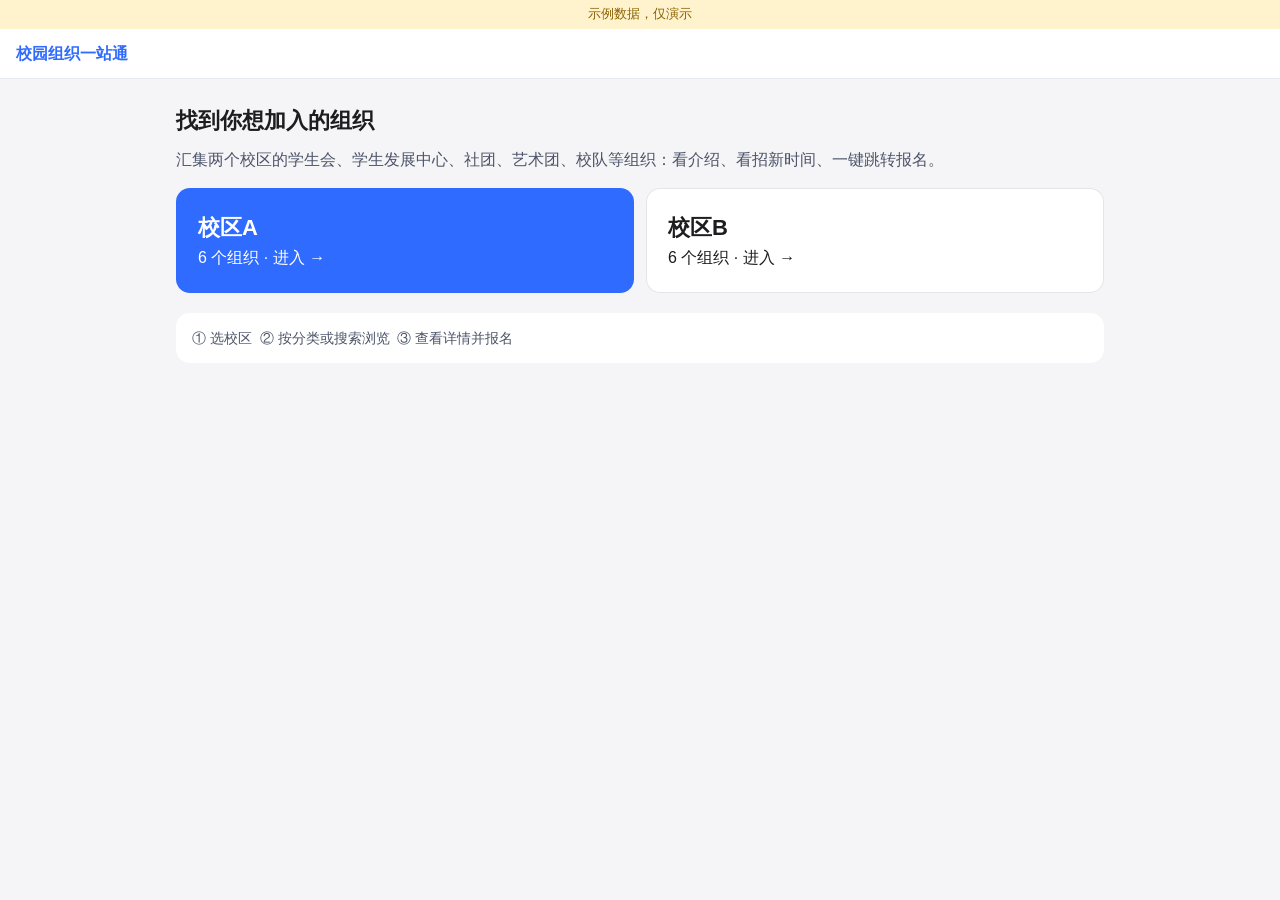
==== index.html @ 247d58ff "Campus orgs demo" ====
<!doctype html><html lang="zh-CN"><head><meta charset="utf-8"><meta name="viewport" content="width=device-width,initial-scale=1"><title>校园组织一站通（示例）</title><link rel="stylesheet" href="style.css"></head>
<body><div class="banner">示例数据，仅演示</div><header class="top"><a href="#/" class="brand">校园组织一站通</a><span id="crumb"></span></header><main id="app">加载中…</main><script src="app.js"></script></body></html>
---- style.css ----
*{box-sizing:border-box}body{margin:0;font-family:-apple-system,"PingFang SC","Microsoft YaHei","Noto Sans CJK SC",sans-serif;background:#f4f6fa;color:#1d2433;line-height:1.6}
.banner{background:#fff3cd;color:#8a6100;text-align:center;font-size:13px;padding:4px}
.top{position:sticky;top:0;z-index:5;background:#fff;display:flex;align-items:center;gap:8px;padding:12px 16px;border-bottom:1px solid #e6e9f0}
.brand{font-weight:700;color:#3557e0;text-decoration:none}#crumb{color:#6b7385;font-size:14px}
main{max-width:960px;margin:0 auto;padding:16px}
.hero h1{font-size:22px;margin:8px 0}.hero p{color:#4b5468;margin:0 0 16px}
.campus{display:grid;gap:12px}@media(min-width:640px){.campus{grid-template-columns:1fr 1fr}}
.campus a{display:block;background:linear-gradient(135deg,#4f7cff,#7a5af8);color:#fff;border-radius:14px;padding:22px;text-decoration:none}
.campus a:nth-child(2){background:linear-gradient(135deg,#13a89e,#4f7cff)}.campus b{font-size:22px;display:block}
.steps{margin-top:20px;background:#fff;border-radius:12px;padding:14px 16px;font-size:14px;color:#4b5468}
.chips{display:flex;gap:8px;overflow-x:auto;padding-bottom:6px;margin-bottom:10px}
.chip{flex:none;border:1px solid #d5dae5;background:#fff;border-radius:999px;padding:6px 14px;font-size:14px;cursor:pointer}
.chip.on{background:#3557e0;color:#fff;border-color:#3557e0}
.search{width:100%;font-size:16px;padding:10px 12px;border:1px solid #d5dae5;border-radius:10px;margin-bottom:12px}
.grid{display:grid;gap:12px;grid-template-columns:1fr}@media(min-width:640px){.grid{grid-template-columns:1fr 1fr}}@media(min-width:900px){.grid{grid-template-columns:1fr 1fr 1fr}}
.card{display:flex;gap:12px;background:#fff;border-radius:12px;padding:12px;text-decoration:none;color:inherit;box-shadow:0 1px 3px rgba(0,0,0,.05)}
.card img{width:64px;height:64px;border-radius:12px;flex:none;object-fit:cover}.card h3{margin:0;font-size:16px}.card p{margin:2px 0 6px;font-size:13px;color:#5b6375}
.tag{font-size:12px;padding:1px 8px;border-radius:6px;background:#e8f7ee;color:#1a8a4a}.tag.off{background:#eef0f4;color:#7a8294}
.empty{text-align:center;color:#8a91a2;padding:40px 0}
.cover{width:100%;aspect-ratio:16/9;object-fit:cover;border-radius:14px;display:block}
.sec{background:#fff;border-radius:12px;padding:14px 16px;margin-top:12px}.sec h2{font-size:16px;margin:0 0 8px}
.meta{color:#6b7385;font-size:14px}.btn{display:block;text-align:center;background:#3557e0;color:#fff;border:0;border-radius:10px;padding:12px;font-size:16px;text-decoration:none;margin-top:12px;width:100%;cursor:pointer}
.qr{display:block;width:180px;margin:12px auto 0}.photos{display:grid;grid-template-columns:1fr 1fr;gap:8px}.photos img{width:100%;border-radius:8px;aspect-ratio:3/2;object-fit:cover}
video{width:100%;border-radius:10px}
/* 设计 v1 视觉令牌（覆盖在上方基础样式之后） */
:root{--acc:#2f6bff;--bg:#f5f5f7;--ink:#1d1d1f;--sub:#6e6e73;--r:14px}
body{background:var(--bg);color:var(--ink)}
.brand{color:var(--acc)}
.campus a{background:var(--acc);border-radius:var(--r)}.campus a:nth-child(2){background:#fff;color:var(--ink);box-shadow:inset 0 0 0 1px #e3e5ea}
.chip.on,.btn{background:var(--acc);border-color:var(--acc)}
.card,.sec,.steps{border-radius:var(--r);box-shadow:none}
.card p,.meta{color:var(--sub)}
.tag{border-radius:999px}
.search{border-color:transparent;border-radius:12px}
.btn{border-radius:var(--r);padding:14px;font-weight:600}
.chips{scrollbar-width:none}.chips::-webkit-scrollbar{display:none}

/* 未招新报名占位 */
.btn-off{display:block;text-align:center;background:#eceef2;color:#8a91a2;border-radius:var(--r,14px);padding:14px;font-size:15px;margin-top:12px;width:100%;cursor:not-allowed}
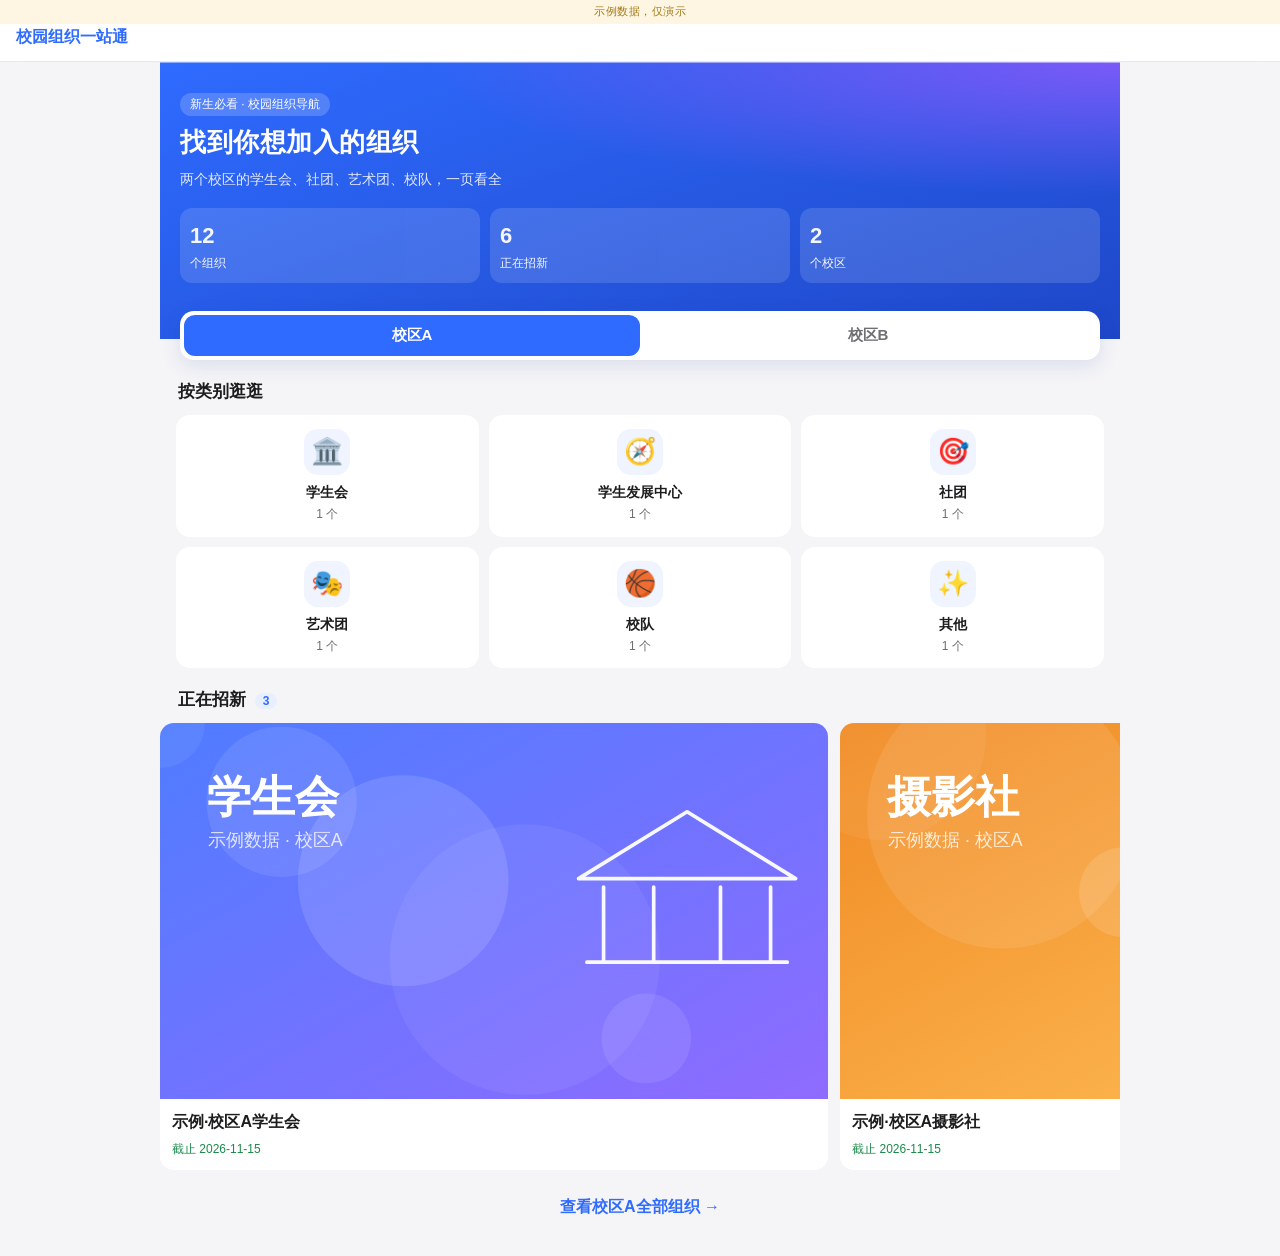
==== commit ebca82b0: "v2：列表封面卡片+截止倒计时+空状态；详情 tabs/时间线/相册灯箱/底部报名栏+二维码弹层/分享；转场、骨架屏、彩色占位图" ====
--- a/index.html
+++ b/index.html
@@ -1,2 +1,2 @@
-<!doctype html><html lang="zh-CN"><head><meta charset="utf-8"><meta name="viewport" content="width=device-width,initial-scale=1"><title>校园组织一站通（示例）</title><link rel="stylesheet" href="style.css"></head>
+<!doctype html><html lang="zh-CN"><head><meta charset="utf-8"><meta name="viewport" content="width=device-width,initial-scale=1,viewport-fit=cover"><meta name="theme-color" content="#2f6bff"><title>校园组织一站通（示例）</title><link rel="stylesheet" href="style.css"></head>
 <body><div class="banner">示例数据，仅演示</div><header class="top"><a href="#/" class="brand">校园组织一站通</a><span id="crumb"></span></header><main id="app">加载中…</main><script src="app.js"></script></body></html>
--- a/style.css
+++ b/style.css
@@ -37,3 +37,67 @@
 
 /* 未招新报名占位 */
 .btn-off{display:block;text-align:center;background:#eceef2;color:#8a91a2;border-radius:var(--r,14px);padding:14px;font-size:15px;margin-top:12px;width:100%;cursor:not-allowed}
+/* 设计 v2：首页与详情加厚 */
+.hero2{margin:-16px -16px 0;padding:28px 20px 56px;background:radial-gradient(120% 80% at 100% 0,#7a5af8 0,transparent 60%),linear-gradient(160deg,#2f6bff,#1e47c8);color:#fff}
+.hero2 h1{font-size:26px;margin:6px 0 4px;letter-spacing:.5px}.hero2 p{margin:0;opacity:.85;font-size:14px}
+.h-kicker{display:inline-block;font-size:12px;padding:2px 10px;border-radius:999px;background:rgba(255,255,255,.18)}
+.h-stats{display:flex;gap:10px;margin-top:18px}.h-stats div{flex:1;background:rgba(255,255,255,.14);border-radius:12px;padding:10px;font-size:12px;opacity:.95}.h-stats b{display:block;font-size:22px}
+.seg2{display:flex;background:#fff;border-radius:14px;padding:4px;margin:-28px 4px 18px;position:relative;box-shadow:0 6px 20px rgba(30,60,160,.12)}
+.seg2 button{flex:1;border:0;background:none;padding:11px;border-radius:11px;font-size:15px;font-weight:600;color:var(--sub)}.seg2 button.on{background:var(--acc);color:#fff}
+.h2{font-size:17px;margin:18px 2px 10px}.h2 small{font-size:12px;color:var(--acc);background:#e8efff;border-radius:999px;padding:1px 8px;margin-left:4px}
+.cats{display:grid;grid-template-columns:repeat(3,1fr);gap:10px}
+.cats a{background:#fff;border-radius:var(--r);padding:14px 6px 12px;text-align:center;text-decoration:none;color:var(--ink);display:flex;flex-direction:column;align-items:center;gap:2px}
+.cats i{font-style:normal;font-size:26px;width:46px;height:46px;border-radius:14px;background:#f0f4ff;display:grid;place-items:center;margin-bottom:4px}.cats span{font-size:14px;font-weight:600}.cats em{font-style:normal;font-size:12px;color:var(--sub)}
+.rail{display:flex;gap:12px;overflow-x:auto;scroll-snap-type:x mandatory;margin:0 -16px;padding:0 16px 6px;scrollbar-width:none}.rail::-webkit-scrollbar{display:none}
+.rc{flex:none;width:72%;scroll-snap-align:start;background:#fff;border-radius:var(--r);overflow:hidden;text-decoration:none;color:var(--ink)}
+.rc img{width:100%;aspect-ratio:16/9;object-fit:cover;display:block}.rc div{padding:10px 12px}.rc b{display:block}.rc span{font-size:12px;color:#1a8a4a}
+.all{display:block;text-align:center;margin:18px 0 8px;color:var(--acc);text-decoration:none;font-weight:600}
+.card img{width:56px;height:56px}
+.dhero{position:relative;margin:-16px -16px 0}.dhero .cover{border-radius:0}
+.dh-in{position:absolute;left:0;right:0;bottom:0;display:flex;gap:12px;align-items:flex-end;padding:40px 16px 14px;background:linear-gradient(transparent,rgba(0,0,0,.55));color:#fff}
+.dh-in h1{font-size:21px;margin:0}.dm{font-size:13px;opacity:.85}.dlogo{width:52px;height:52px;border-radius:12px;border:2px solid #fff}
+.dsum{background:#fff;border-radius:var(--r);padding:12px 16px;margin-top:12px}.dsum p{margin:6px 0 0}
+.cta{}
+.btn-off{text-align:center;background:#eceef2;color:#8a91a2;border-radius:var(--r);padding:14px;margin-top:12px}
+main{padding-bottom:28px}
+/* ===== v2 追加：列表卡片/详情 tabs/底栏/动效 ===== */
+.banner{font-size:11px;padding:3px 8px;background:#fff7e0;color:#9a6b00;opacity:.9;letter-spacing:.5px}
+.top{position:sticky;top:0;z-index:20;backdrop-filter:saturate(1.6) blur(10px);-webkit-backdrop-filter:saturate(1.6) blur(10px);padding-top:max(env(safe-area-inset-top),0px)}
+main{padding-left:max(16px,env(safe-area-inset-left));padding-right:max(16px,env(safe-area-inset-right))}
+.search{font-size:16px!important}
+.tap{transition:transform .12s,box-shadow .2s;-webkit-tap-highlight-color:transparent}.tap:active{transform:scale(.97)}
+.card2{display:block;background:#fff;border-radius:var(--r);overflow:hidden;text-decoration:none;color:var(--ink);box-shadow:0 2px 10px rgba(20,40,100,.06);margin-bottom:12px}
+.c2-cov{position:relative}.c2-cov>img:first-child{width:100%;aspect-ratio:21/9;object-fit:cover;display:block}
+.c2-logo{position:absolute;left:14px;bottom:-22px;width:52px;height:52px;border-radius:12px;border:3px solid #fff;box-shadow:0 2px 8px rgba(0,0,0,.15)}
+.c2-b{padding:28px 14px 14px}.c2-b h3{margin:0;font-size:16px}.c2-b p{margin:4px 0 8px;color:var(--sub);font-size:13px}
+.c2-m{display:flex;gap:8px;align-items:center;flex-wrap:wrap}
+.cd{font-size:12px;color:#1a8a4a;background:#e9f8ef;border-radius:999px;padding:2px 8px}.cd.hot{color:#d0461f;background:#fff0ea}.cd.off{color:#8a91a2;background:#eceef2}
+.empty2{display:flex;flex-direction:column;align-items:center;gap:4px;padding:40px 0;color:var(--sub);font-size:13px}.empty2 b{color:var(--ink);font-size:15px;margin-top:6px}
+.dhero{overflow:hidden}.share{position:absolute;top:12px;right:12px;width:36px;height:36px;border-radius:50%;border:0;background:rgba(0,0,0,.35);color:#fff;display:grid;place-items:center;backdrop-filter:blur(6px)}
+.tabs{position:sticky;top:48px;z-index:10;display:flex;background:#fff;border-radius:var(--r);margin:12px 0 0;padding:4px;box-shadow:0 2px 10px rgba(20,40,100,.06)}
+.tabs button{flex:1;border:0;background:none;padding:10px;font-size:15px;color:var(--sub);position:relative;z-index:1}.tabs button.on{color:var(--acc);font-weight:700}
+.ink{position:absolute;left:4px;bottom:4px;width:calc((100% - 8px)/3);height:3px;transition:transform .25s}.ink::after{content:"";display:block;width:28px;height:3px;border-radius:3px;background:var(--acc);margin:auto}
+.pane{animation:fadeup .25s both}.kv{display:flex;justify-content:space-between;padding:8px 0;border-bottom:1px solid #f0f2f6}.kv span{color:var(--sub)}
+.tl{list-style:none;margin:6px 0 0;padding:0 0 0 22px;position:relative}.tl::before{content:"";position:absolute;left:7px;top:6px;bottom:6px;width:2px;background:#e3e8f3}
+.tl li{position:relative;padding:0 0 16px}.tl li::before{content:"";position:absolute;left:-21px;top:3px;width:12px;height:12px;border-radius:50%;background:#fff;border:2px solid #c9d5f5}
+.tl li.done::before{background:var(--acc);border-color:var(--acc)}.tl b{display:block;font-size:15px}.tl span{font-size:13px;color:var(--sub)}.tl-cd{margin-top:-4px}
+.none{color:var(--sub);padding:12px 0}.hint{font-size:12px;color:var(--sub);text-align:center;margin-top:8px}
+.gal{display:grid;grid-template-columns:1fr 1fr;gap:8px}.gal img{width:100%;aspect-ratio:3/2;object-fit:cover;border-radius:10px;display:block}.gal img:first-child{grid-column:1/-1;aspect-ratio:16/9}
+body.has-bar main{padding-bottom:calc(96px + env(safe-area-inset-bottom))}
+.abar{position:fixed;left:0;right:0;bottom:0;z-index:30;background:rgba(255,255,255,.92);backdrop-filter:blur(12px);-webkit-backdrop-filter:blur(12px);padding:10px 16px calc(10px + env(safe-area-inset-bottom));box-shadow:0 -4px 20px rgba(20,40,100,.08)}
+.abar .btn,.abar .btn-off{margin:0;max-width:640px;margin:auto;display:block;width:100%;box-sizing:border-box;text-align:center}
+.sheet-m{position:fixed;inset:0;z-index:50;background:rgba(10,20,40,0);transition:background .25s}.sheet-m.on{background:rgba(10,20,40,.45)}
+.sheet{position:absolute;left:0;right:0;bottom:0;background:#fff;border-radius:20px 20px 0 0;padding:10px 20px calc(16px + env(safe-area-inset-bottom));text-align:center;transform:translateY(100%);transition:transform .3s cubic-bezier(.2,.8,.2,1)}
+.sheet-m.on .sheet{transform:none}.grab{display:block;width:40px;height:4px;border-radius:4px;background:#dde2ec;margin:0 auto 10px}
+.qr2{width:200px;height:200px;border-radius:12px;box-shadow:0 2px 12px rgba(0,0,0,.08)}.sheet p{color:var(--sub);font-size:13px}
+.sbtn{width:100%;border:0;background:#f1f3f7;border-radius:12px;padding:12px;font-size:15px}
+.lb{position:fixed;inset:0;z-index:60;background:rgba(0,0,0,.92);display:grid;place-items:center;animation:fade .2s}.lb img{max-width:100%;max-height:80vh}
+.lb-n{position:absolute;bottom:calc(24px + env(safe-area-inset-bottom));color:#fff;font-size:13px}.lb-x{position:absolute;top:calc(12px + env(safe-area-inset-top));right:14px;font-size:30px;color:#fff;background:none;border:0}
+#toast{position:fixed;left:50%;bottom:120px;transform:translate(-50%,20px);background:rgba(20,25,40,.88);color:#fff;padding:9px 16px;border-radius:999px;font-size:14px;opacity:0;transition:.25s;z-index:70;pointer-events:none}#toast.on{opacity:1;transform:translate(-50%,0)}
+.skel .sk{border-radius:var(--r);margin-bottom:12px;background:linear-gradient(90deg,#e9edf4 25%,#f5f7fb 50%,#e9edf4 75%);background-size:300% 100%;animation:shim 1.2s infinite}
+.sk.h{height:180px}.sk.l{height:16px;width:70%}.sk.s{width:45%}.sk.c{height:110px}
+.in-f{animation:slidein .28s cubic-bezier(.2,.8,.2,1) both}.in-b{animation:slideback .28s cubic-bezier(.2,.8,.2,1) both}
+@keyframes slidein{from{opacity:0;transform:translateX(24px)}}@keyframes slideback{from{opacity:0;transform:translateX(-24px)}}
+@keyframes fadeup{from{opacity:0;transform:translateY(6px)}}@keyframes fade{from{opacity:0}}@keyframes shim{to{background-position:-150% 0}}
+@media (prefers-reduced-motion:reduce){*,*::before,*::after{animation:none!important;transition:none!important}}
+@media (min-width:700px){.abar .btn,.abar .btn-off{max-width:560px}}
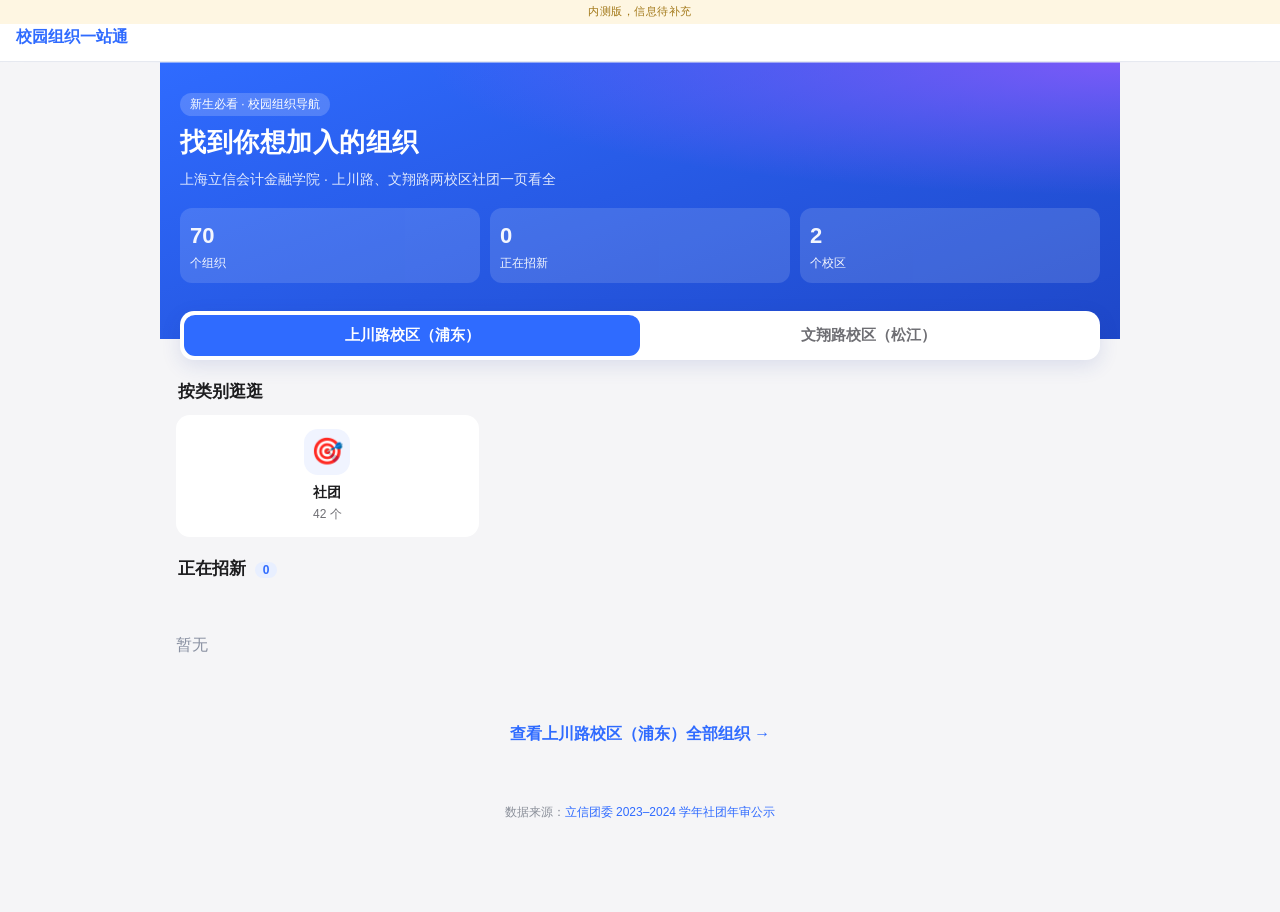
==== commit 27f13ba2: "真数据：立信团委2023-24年审名单（上川路42/文翔路28），校区改为shangchuan/wenxiang，空字段占位处理，首字SVG占位图，内测横幅+数据来源页脚" ====
--- a/index.html
+++ b/index.html
@@ -1,2 +1,2 @@
-<!doctype html><html lang="zh-CN"><head><meta charset="utf-8"><meta name="viewport" content="width=device-width,initial-scale=1,viewport-fit=cover"><meta name="theme-color" content="#2f6bff"><title>校园组织一站通（示例）</title><link rel="stylesheet" href="style.css"></head>
-<body><div class="banner">示例数据，仅演示</div><header class="top"><a href="#/" class="brand">校园组织一站通</a><span id="crumb"></span></header><main id="app">加载中…</main><script src="app.js"></script></body></html>
+<!doctype html><html lang="zh-CN"><head><meta charset="utf-8"><meta name="viewport" content="width=device-width,initial-scale=1,viewport-fit=cover"><meta name="theme-color" content="#2f6bff"><title>立信校园组织一站通</title><link rel="stylesheet" href="style.css"></head>
+<body><div class="banner">内测版，信息待补充</div><header class="top"><a href="#/" class="brand">校园组织一站通</a><span id="crumb"></span></header><main id="app">加载中…</main><footer id="foot" class="foot">数据来源：<a href="https://tw.lixin.edu.cn/tzggg/140116.htm" target="_blank" rel="noopener">立信团委 2023–2024 学年社团年审公示</a></footer><script src="app.js"></script></body></html>
--- a/style.css
+++ b/style.css
@@ -101,3 +101,8 @@
 @keyframes fadeup{from{opacity:0;transform:translateY(6px)}}@keyframes fade{from{opacity:0}}@keyframes shim{to{background-position:-150% 0}}
 @media (prefers-reduced-motion:reduce){*,*::before,*::after{animation:none!important;transition:none!important}}
 @media (min-width:700px){.abar .btn,.abar .btn-off{max-width:560px}}
+
+#crumb a{color:var(--c,#2f6bff);text-decoration:none;font-weight:500}
+
+/* 真数据：占位文字与页脚 */
+.ph{color:#a0a6b2}.foot{text-align:center;font-size:12px;color:#8a8f99;padding:20px 16px 90px}.foot a{color:var(--acc);text-decoration:none}
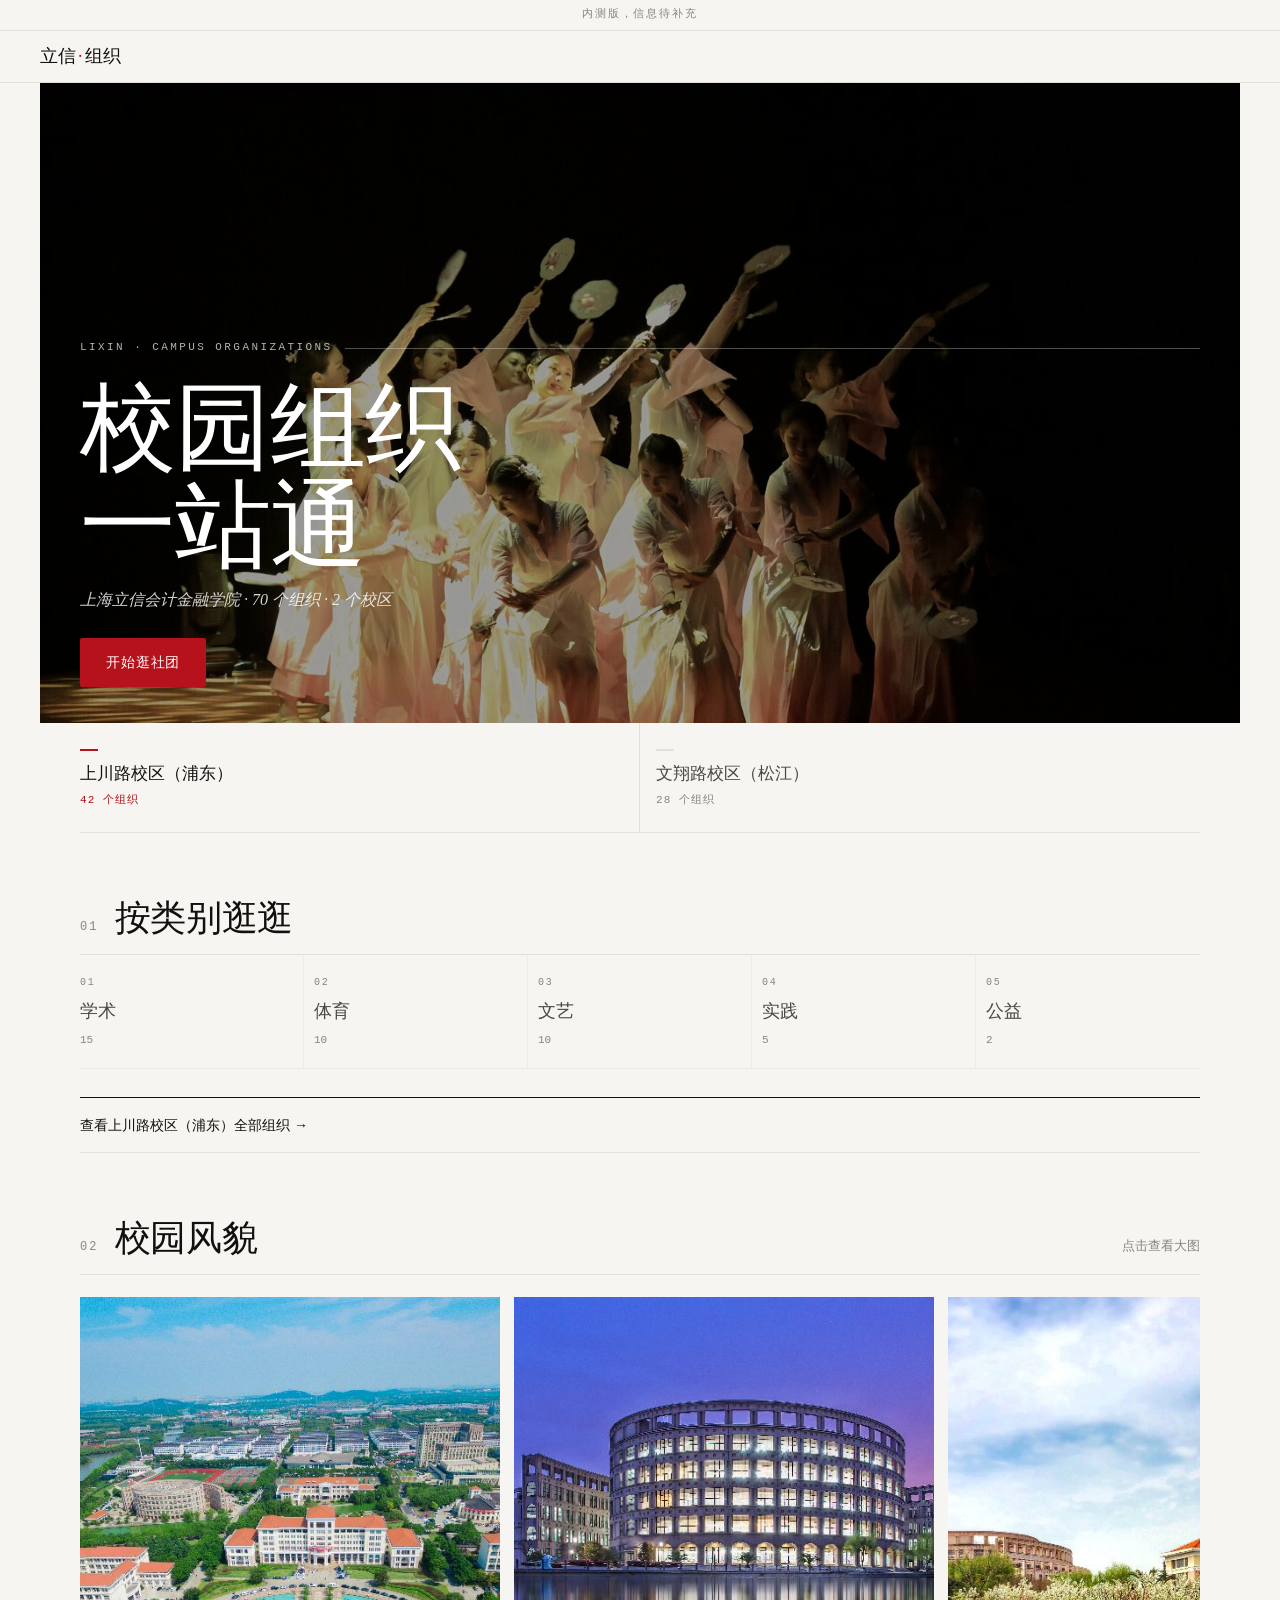
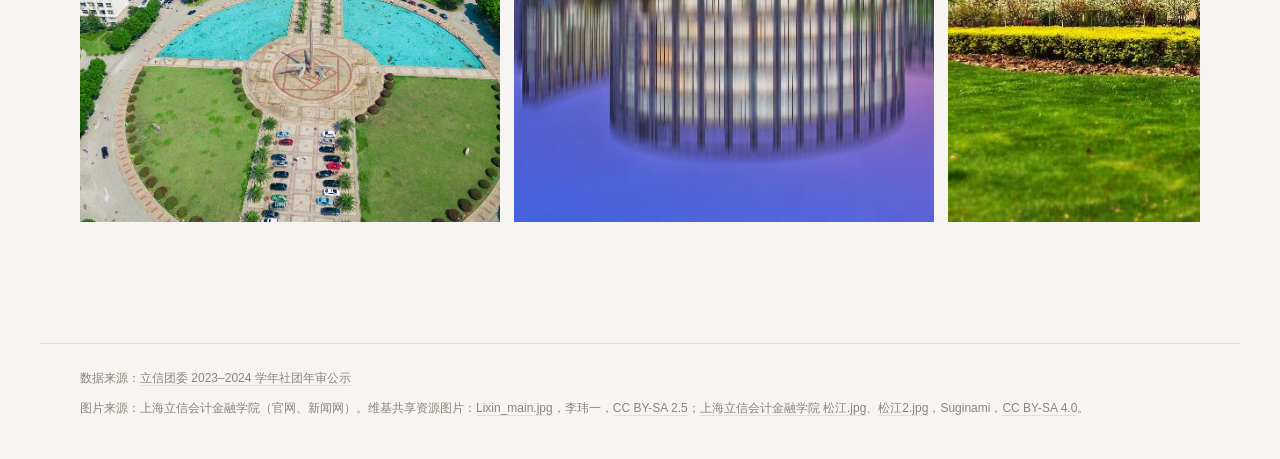
==== commit 16542568: "v3 全站重构：视觉钥匙风格（暖白纸面/宋体标题/细线分隔/文字占位封面），保留数据、路由、交互与立信照片" ====
--- a/index.html
+++ b/index.html
@@ -1,2 +1,2 @@
-<!doctype html><html lang="zh-CN"><head><meta charset="utf-8"><meta name="viewport" content="width=device-width,initial-scale=1,viewport-fit=cover"><meta name="theme-color" content="#2f6bff"><title>立信校园组织一站通</title><link rel="stylesheet" href="style.css"></head>
-<body><div class="banner">内测版，信息待补充</div><header class="top"><a href="#/" class="brand">校园组织一站通</a><span id="crumb"></span></header><main id="app">加载中…</main><footer id="foot" class="foot">数据来源：<a href="https://tw.lixin.edu.cn/tzggg/140116.htm" target="_blank" rel="noopener">立信团委 2023–2024 学年社团年审公示</a></footer><script src="app.js"></script></body></html>
+<!doctype html><html lang="zh-CN"><head><meta charset="utf-8"><meta name="viewport" content="width=device-width,initial-scale=1,viewport-fit=cover"><meta name="theme-color" content="#F7F5F1"><title>立信校园组织一站通</title><link rel="stylesheet" href="style.css"></head>
+<body><div class="banner">内测版，信息待补充</div><header class="top"><a href="#/" class="brand">立信<em>·</em>组织</a><span id="crumb"></span></header><main id="app">加载中…</main><footer id="foot" class="foot">数据来源：<a href="https://tw.lixin.edu.cn/tzggg/140116.htm" target="_blank" rel="noopener">立信团委 2023–2024 学年社团年审公示</a></footer><script src="app.js"></script></body></html>
--- a/style.css
+++ b/style.css
@@ -1,108 +1,128 @@
-*{box-sizing:border-box}body{margin:0;font-family:-apple-system,"PingFang SC","Microsoft YaHei","Noto Sans CJK SC",sans-serif;background:#f4f6fa;color:#1d2433;line-height:1.6}
-.banner{background:#fff3cd;color:#8a6100;text-align:center;font-size:13px;padding:4px}
-.top{position:sticky;top:0;z-index:5;background:#fff;display:flex;align-items:center;gap:8px;padding:12px 16px;border-bottom:1px solid #e6e9f0}
-.brand{font-weight:700;color:#3557e0;text-decoration:none}#crumb{color:#6b7385;font-size:14px}
-main{max-width:960px;margin:0 auto;padding:16px}
-.hero h1{font-size:22px;margin:8px 0}.hero p{color:#4b5468;margin:0 0 16px}
-.campus{display:grid;gap:12px}@media(min-width:640px){.campus{grid-template-columns:1fr 1fr}}
-.campus a{display:block;background:linear-gradient(135deg,#4f7cff,#7a5af8);color:#fff;border-radius:14px;padding:22px;text-decoration:none}
-.campus a:nth-child(2){background:linear-gradient(135deg,#13a89e,#4f7cff)}.campus b{font-size:22px;display:block}
-.steps{margin-top:20px;background:#fff;border-radius:12px;padding:14px 16px;font-size:14px;color:#4b5468}
-.chips{display:flex;gap:8px;overflow-x:auto;padding-bottom:6px;margin-bottom:10px}
-.chip{flex:none;border:1px solid #d5dae5;background:#fff;border-radius:999px;padding:6px 14px;font-size:14px;cursor:pointer}
-.chip.on{background:#3557e0;color:#fff;border-color:#3557e0}
-.search{width:100%;font-size:16px;padding:10px 12px;border:1px solid #d5dae5;border-radius:10px;margin-bottom:12px}
-.grid{display:grid;gap:12px;grid-template-columns:1fr}@media(min-width:640px){.grid{grid-template-columns:1fr 1fr}}@media(min-width:900px){.grid{grid-template-columns:1fr 1fr 1fr}}
-.card{display:flex;gap:12px;background:#fff;border-radius:12px;padding:12px;text-decoration:none;color:inherit;box-shadow:0 1px 3px rgba(0,0,0,.05)}
-.card img{width:64px;height:64px;border-radius:12px;flex:none;object-fit:cover}.card h3{margin:0;font-size:16px}.card p{margin:2px 0 6px;font-size:13px;color:#5b6375}
-.tag{font-size:12px;padding:1px 8px;border-radius:6px;background:#e8f7ee;color:#1a8a4a}.tag.off{background:#eef0f4;color:#7a8294}
-.empty{text-align:center;color:#8a91a2;padding:40px 0}
-.cover{width:100%;aspect-ratio:16/9;object-fit:cover;border-radius:14px;display:block}
-.sec{background:#fff;border-radius:12px;padding:14px 16px;margin-top:12px}.sec h2{font-size:16px;margin:0 0 8px}
-.meta{color:#6b7385;font-size:14px}.btn{display:block;text-align:center;background:#3557e0;color:#fff;border:0;border-radius:10px;padding:12px;font-size:16px;text-decoration:none;margin-top:12px;width:100%;cursor:pointer}
-.qr{display:block;width:180px;margin:12px auto 0}.photos{display:grid;grid-template-columns:1fr 1fr;gap:8px}.photos img{width:100%;border-radius:8px;aspect-ratio:3/2;object-fit:cover}
-video{width:100%;border-radius:10px}
-/* 设计 v1 视觉令牌（覆盖在上方基础样式之后） */
-:root{--acc:#2f6bff;--bg:#f5f5f7;--ink:#1d1d1f;--sub:#6e6e73;--r:14px}
-body{background:var(--bg);color:var(--ink)}
-.brand{color:var(--acc)}
-.campus a{background:var(--acc);border-radius:var(--r)}.campus a:nth-child(2){background:#fff;color:var(--ink);box-shadow:inset 0 0 0 1px #e3e5ea}
-.chip.on,.btn{background:var(--acc);border-color:var(--acc)}
-.card,.sec,.steps{border-radius:var(--r);box-shadow:none}
-.card p,.meta{color:var(--sub)}
-.tag{border-radius:999px}
-.search{border-color:transparent;border-radius:12px}
-.btn{border-radius:var(--r);padding:14px;font-weight:600}
-.chips{scrollbar-width:none}.chips::-webkit-scrollbar{display:none}
-
-/* 未招新报名占位 */
-.btn-off{display:block;text-align:center;background:#eceef2;color:#8a91a2;border-radius:var(--r,14px);padding:14px;font-size:15px;margin-top:12px;width:100%;cursor:not-allowed}
-/* 设计 v2：首页与详情加厚 */
-.hero2{margin:-16px -16px 0;padding:28px 20px 56px;background:radial-gradient(120% 80% at 100% 0,#7a5af8 0,transparent 60%),linear-gradient(160deg,#2f6bff,#1e47c8);color:#fff}
-.hero2 h1{font-size:26px;margin:6px 0 4px;letter-spacing:.5px}.hero2 p{margin:0;opacity:.85;font-size:14px}
-.h-kicker{display:inline-block;font-size:12px;padding:2px 10px;border-radius:999px;background:rgba(255,255,255,.18)}
-.h-stats{display:flex;gap:10px;margin-top:18px}.h-stats div{flex:1;background:rgba(255,255,255,.14);border-radius:12px;padding:10px;font-size:12px;opacity:.95}.h-stats b{display:block;font-size:22px}
-.seg2{display:flex;background:#fff;border-radius:14px;padding:4px;margin:-28px 4px 18px;position:relative;box-shadow:0 6px 20px rgba(30,60,160,.12)}
-.seg2 button{flex:1;border:0;background:none;padding:11px;border-radius:11px;font-size:15px;font-weight:600;color:var(--sub)}.seg2 button.on{background:var(--acc);color:#fff}
-.h2{font-size:17px;margin:18px 2px 10px}.h2 small{font-size:12px;color:var(--acc);background:#e8efff;border-radius:999px;padding:1px 8px;margin-left:4px}
-.cats{display:grid;grid-template-columns:repeat(3,1fr);gap:10px}
-.cats a{background:#fff;border-radius:var(--r);padding:14px 6px 12px;text-align:center;text-decoration:none;color:var(--ink);display:flex;flex-direction:column;align-items:center;gap:2px}
-.cats i{font-style:normal;font-size:26px;width:46px;height:46px;border-radius:14px;background:#f0f4ff;display:grid;place-items:center;margin-bottom:4px}.cats span{font-size:14px;font-weight:600}.cats em{font-style:normal;font-size:12px;color:var(--sub)}
-.rail{display:flex;gap:12px;overflow-x:auto;scroll-snap-type:x mandatory;margin:0 -16px;padding:0 16px 6px;scrollbar-width:none}.rail::-webkit-scrollbar{display:none}
-.rc{flex:none;width:72%;scroll-snap-align:start;background:#fff;border-radius:var(--r);overflow:hidden;text-decoration:none;color:var(--ink)}
-.rc img{width:100%;aspect-ratio:16/9;object-fit:cover;display:block}.rc div{padding:10px 12px}.rc b{display:block}.rc span{font-size:12px;color:#1a8a4a}
-.all{display:block;text-align:center;margin:18px 0 8px;color:var(--acc);text-decoration:none;font-weight:600}
-.card img{width:56px;height:56px}
-.dhero{position:relative;margin:-16px -16px 0}.dhero .cover{border-radius:0}
-.dh-in{position:absolute;left:0;right:0;bottom:0;display:flex;gap:12px;align-items:flex-end;padding:40px 16px 14px;background:linear-gradient(transparent,rgba(0,0,0,.55));color:#fff}
-.dh-in h1{font-size:21px;margin:0}.dm{font-size:13px;opacity:.85}.dlogo{width:52px;height:52px;border-radius:12px;border:2px solid #fff}
-.dsum{background:#fff;border-radius:var(--r);padding:12px 16px;margin-top:12px}.dsum p{margin:6px 0 0}
-.cta{}
-.btn-off{text-align:center;background:#eceef2;color:#8a91a2;border-radius:var(--r);padding:14px;margin-top:12px}
-main{padding-bottom:28px}
-/* ===== v2 追加：列表卡片/详情 tabs/底栏/动效 ===== */
-.banner{font-size:11px;padding:3px 8px;background:#fff7e0;color:#9a6b00;opacity:.9;letter-spacing:.5px}
-.top{position:sticky;top:0;z-index:20;backdrop-filter:saturate(1.6) blur(10px);-webkit-backdrop-filter:saturate(1.6) blur(10px);padding-top:max(env(safe-area-inset-top),0px)}
-main{padding-left:max(16px,env(safe-area-inset-left));padding-right:max(16px,env(safe-area-inset-right))}
-.search{font-size:16px!important}
-.tap{transition:transform .12s,box-shadow .2s;-webkit-tap-highlight-color:transparent}.tap:active{transform:scale(.97)}
-.card2{display:block;background:#fff;border-radius:var(--r);overflow:hidden;text-decoration:none;color:var(--ink);box-shadow:0 2px 10px rgba(20,40,100,.06);margin-bottom:12px}
-.c2-cov{position:relative}.c2-cov>img:first-child{width:100%;aspect-ratio:21/9;object-fit:cover;display:block}
-.c2-logo{position:absolute;left:14px;bottom:-22px;width:52px;height:52px;border-radius:12px;border:3px solid #fff;box-shadow:0 2px 8px rgba(0,0,0,.15)}
-.c2-b{padding:28px 14px 14px}.c2-b h3{margin:0;font-size:16px}.c2-b p{margin:4px 0 8px;color:var(--sub);font-size:13px}
-.c2-m{display:flex;gap:8px;align-items:center;flex-wrap:wrap}
-.cd{font-size:12px;color:#1a8a4a;background:#e9f8ef;border-radius:999px;padding:2px 8px}.cd.hot{color:#d0461f;background:#fff0ea}.cd.off{color:#8a91a2;background:#eceef2}
-.empty2{display:flex;flex-direction:column;align-items:center;gap:4px;padding:40px 0;color:var(--sub);font-size:13px}.empty2 b{color:var(--ink);font-size:15px;margin-top:6px}
-.dhero{overflow:hidden}.share{position:absolute;top:12px;right:12px;width:36px;height:36px;border-radius:50%;border:0;background:rgba(0,0,0,.35);color:#fff;display:grid;place-items:center;backdrop-filter:blur(6px)}
-.tabs{position:sticky;top:48px;z-index:10;display:flex;background:#fff;border-radius:var(--r);margin:12px 0 0;padding:4px;box-shadow:0 2px 10px rgba(20,40,100,.06)}
-.tabs button{flex:1;border:0;background:none;padding:10px;font-size:15px;color:var(--sub);position:relative;z-index:1}.tabs button.on{color:var(--acc);font-weight:700}
-.ink{position:absolute;left:4px;bottom:4px;width:calc((100% - 8px)/3);height:3px;transition:transform .25s}.ink::after{content:"";display:block;width:28px;height:3px;border-radius:3px;background:var(--acc);margin:auto}
-.pane{animation:fadeup .25s both}.kv{display:flex;justify-content:space-between;padding:8px 0;border-bottom:1px solid #f0f2f6}.kv span{color:var(--sub)}
-.tl{list-style:none;margin:6px 0 0;padding:0 0 0 22px;position:relative}.tl::before{content:"";position:absolute;left:7px;top:6px;bottom:6px;width:2px;background:#e3e8f3}
-.tl li{position:relative;padding:0 0 16px}.tl li::before{content:"";position:absolute;left:-21px;top:3px;width:12px;height:12px;border-radius:50%;background:#fff;border:2px solid #c9d5f5}
-.tl li.done::before{background:var(--acc);border-color:var(--acc)}.tl b{display:block;font-size:15px}.tl span{font-size:13px;color:var(--sub)}.tl-cd{margin-top:-4px}
-.none{color:var(--sub);padding:12px 0}.hint{font-size:12px;color:var(--sub);text-align:center;margin-top:8px}
-.gal{display:grid;grid-template-columns:1fr 1fr;gap:8px}.gal img{width:100%;aspect-ratio:3/2;object-fit:cover;border-radius:10px;display:block}.gal img:first-child{grid-column:1/-1;aspect-ratio:16/9}
-body.has-bar main{padding-bottom:calc(96px + env(safe-area-inset-bottom))}
-.abar{position:fixed;left:0;right:0;bottom:0;z-index:30;background:rgba(255,255,255,.92);backdrop-filter:blur(12px);-webkit-backdrop-filter:blur(12px);padding:10px 16px calc(10px + env(safe-area-inset-bottom));box-shadow:0 -4px 20px rgba(20,40,100,.08)}
-.abar .btn,.abar .btn-off{margin:0;max-width:640px;margin:auto;display:block;width:100%;box-sizing:border-box;text-align:center}
-.sheet-m{position:fixed;inset:0;z-index:50;background:rgba(10,20,40,0);transition:background .25s}.sheet-m.on{background:rgba(10,20,40,.45)}
-.sheet{position:absolute;left:0;right:0;bottom:0;background:#fff;border-radius:20px 20px 0 0;padding:10px 20px calc(16px + env(safe-area-inset-bottom));text-align:center;transform:translateY(100%);transition:transform .3s cubic-bezier(.2,.8,.2,1)}
-.sheet-m.on .sheet{transform:none}.grab{display:block;width:40px;height:4px;border-radius:4px;background:#dde2ec;margin:0 auto 10px}
-.qr2{width:200px;height:200px;border-radius:12px;box-shadow:0 2px 12px rgba(0,0,0,.08)}.sheet p{color:var(--sub);font-size:13px}
-.sbtn{width:100%;border:0;background:#f1f3f7;border-radius:12px;padding:12px;font-size:15px}
-.lb{position:fixed;inset:0;z-index:60;background:rgba(0,0,0,.92);display:grid;place-items:center;animation:fade .2s}.lb img{max-width:100%;max-height:80vh}
-.lb-n{position:absolute;bottom:calc(24px + env(safe-area-inset-bottom));color:#fff;font-size:13px}.lb-x{position:absolute;top:calc(12px + env(safe-area-inset-top));right:14px;font-size:30px;color:#fff;background:none;border:0}
-#toast{position:fixed;left:50%;bottom:120px;transform:translate(-50%,20px);background:rgba(20,25,40,.88);color:#fff;padding:9px 16px;border-radius:999px;font-size:14px;opacity:0;transition:.25s;z-index:70;pointer-events:none}#toast.on{opacity:1;transform:translate(-50%,0)}
-.skel .sk{border-radius:var(--r);margin-bottom:12px;background:linear-gradient(90deg,#e9edf4 25%,#f5f7fb 50%,#e9edf4 75%);background-size:300% 100%;animation:shim 1.2s infinite}
-.sk.h{height:180px}.sk.l{height:16px;width:70%}.sk.s{width:45%}.sk.c{height:110px}
-.in-f{animation:slidein .28s cubic-bezier(.2,.8,.2,1) both}.in-b{animation:slideback .28s cubic-bezier(.2,.8,.2,1) both}
+/* v3 · 视觉钥匙风格：暖白纸面 / 宋体标题 / 细线分隔 / 立信红极少量点缀 */
+:root{--paper:#F7F5F1;--card:#fff;--ink:#12100E;--ink-2:#4A4642;--ink-3:#8A847D;--line:#E4DFD7;--line-2:#EFEBE4;--red:#B5121B;
+--serif:"Noto Serif SC","Songti SC","Source Han Serif SC",Georgia,serif;--sans:-apple-system,BlinkMacSystemFont,"PingFang SC","Helvetica Neue","Hiragino Sans GB","Noto Sans CJK SC",sans-serif;--mono:"SF Mono",ui-monospace,Menlo,monospace;--ease:cubic-bezier(.22,1,.36,1);--pad:20px}
+*{box-sizing:border-box}html,body{overflow-x:clip;max-width:100%}
+body{margin:0;background:var(--paper);color:var(--ink);font-family:var(--sans);line-height:1.6;-webkit-font-smoothing:antialiased}
+::selection{background:var(--red);color:#fff}a{color:inherit}
+h1,h2,h3{font-family:var(--serif);font-weight:500;margin:0;letter-spacing:-.01em}
+.banner{text-align:center;font-family:var(--mono);font-size:11px;letter-spacing:.18em;color:var(--ink-3);padding:6px;border-bottom:1px solid var(--line)}
+.top{position:sticky;top:0;z-index:20;height:52px;display:flex;align-items:center;gap:10px;padding:0 var(--pad);background:rgba(247,245,241,.86);backdrop-filter:saturate(180%) blur(14px);-webkit-backdrop-filter:saturate(180%) blur(14px);border-bottom:1px solid var(--line)}
+.brand{font-family:var(--serif);font-size:18px;text-decoration:none;color:var(--ink)}.brand em{font-style:normal;color:var(--red);margin:0 2px}
+#crumb{font-size:13px;color:var(--ink-3);white-space:nowrap;overflow:hidden;text-overflow:ellipsis}#crumb a{text-decoration:none;border-bottom:1px solid var(--line)}
+main{max-width:1200px;margin:0 auto;padding:0 var(--pad) 40px}
+@media(min-width:721px){:root{--pad:40px}}
+.kicker{font-family:var(--mono);font-size:11px;letter-spacing:.22em;text-transform:uppercase;color:var(--ink-3);display:flex;align-items:center;gap:12px}
+.kicker::after{content:"";flex:1;height:1px;background:var(--line)}
+.subline{font-family:var(--serif);font-style:italic;font-size:16px;color:var(--ink-2);margin:12px 0 0}
+.ph{color:var(--ink-3);font-style:italic;font-family:var(--serif)}
+/* hero */
+.phero{position:relative;margin:0 calc(-1*var(--pad));height:min(78vh,640px);min-height:440px;overflow:hidden;background:#1a1714}
+.phero img{position:absolute;inset:0;width:100%;height:100%;object-fit:cover;opacity:0;transform:scale(1.04);transition:opacity 1.4s var(--ease),transform 6s linear;filter:brightness(.62)}
+.phero img.on{opacity:1;transform:scale(1)}
+.ph-in{position:absolute;left:var(--pad);right:var(--pad);bottom:36px;color:#fff}
+.ph-in .kicker{color:rgba(255,255,255,.7)}.ph-in .kicker::after{background:rgba(255,255,255,.3)}
+.ph-in h1{font-size:clamp(46px,12vw,96px);line-height:1.02;margin-top:22px}
+.ph-in .subline{color:rgba(255,255,255,.82)}
+.ph-btn{display:inline-block;margin-top:26px;background:var(--red);color:#fff;text-decoration:none;font-size:14px;letter-spacing:.06em;padding:13px 26px;border-radius:2px}
+/* section head */
+.sec-head{display:flex;align-items:baseline;gap:16px;border-bottom:1px solid var(--line);padding-bottom:14px;margin-top:64px}
+.sec-num{font-family:var(--mono);font-size:12px;color:var(--ink-3);letter-spacing:.18em}
+.sec-head h2{font-size:clamp(24px,3.4vw,36px);line-height:1.2}
+.sec-note{margin-left:auto;font-size:12.5px;color:var(--ink-3)}
+/* campus switch */
+.ccards{display:grid;grid-template-columns:1fr 1fr;border-bottom:1px solid var(--line)}
+.ccards button{font:inherit;text-align:left;border:0;border-right:1px solid var(--line);background:none!important;padding:26px 14px 22px 0;cursor:pointer;color:var(--ink-3)}
+.ccards button+button{padding-left:16px;border-right:0}
+.ccards b{display:block;font-family:var(--serif);font-weight:500;font-size:19px;color:var(--ink-2);line-height:1.3}
+.ccards span{font-family:var(--mono);font-size:11px;letter-spacing:.1em}
+.ccards button.on b{color:var(--ink)}.ccards button.on span{color:var(--red)}
+.ccards button.on b::before{content:"";display:block;width:18px;height:2px;background:var(--red);margin-bottom:12px}
+.ccards button:not(.on) b::before{content:"";display:block;width:18px;height:2px;background:var(--line);margin-bottom:12px}
+/* categories */
+.cats{display:grid;grid-template-columns:repeat(5,1fr);border-bottom:1px solid var(--line-2)}
+.cats a{text-decoration:none;padding:20px 0 18px;display:flex;flex-direction:column;gap:6px;border-right:1px solid var(--line-2);padding-left:10px;color:var(--ink-3);transition:color .25s}
+.cats a:first-child{padding-left:0}.cats a:last-child{border-right:0}
+.cats i{font-style:normal;font-family:var(--mono);font-size:10px;letter-spacing:.18em}
+.cats span{font-family:var(--serif);font-size:18px;color:var(--ink-2)}.cats em{font-style:normal;font-family:var(--mono);font-size:11px}
+.cats a:hover span{color:var(--ink)}.cats a:active i,.cats a.on i{color:var(--red)}
+.rail{display:flex;gap:16px;overflow-x:auto;scrollbar-width:none;padding-top:22px}.rail::-webkit-scrollbar{display:none}
+.rc{flex:0 0 220px;text-decoration:none}.rc img,.rc .tcov{width:100%;aspect-ratio:4/3;object-fit:cover;border:1px solid var(--line);display:flex}
+.rc b{display:block;font-family:var(--serif);font-weight:500;margin-top:10px}.rc span{font-size:12px;color:var(--ink-3)}
+.all{display:flex;justify-content:space-between;margin-top:28px;padding:16px 0;border-top:1px solid var(--ink);border-bottom:1px solid var(--line);text-decoration:none;font-size:14px;color:var(--ink)}
+.all:hover{color:var(--red)}
+.fengmao{display:flex;gap:14px;overflow-x:auto;scroll-snap-type:x mandatory;padding-top:22px;scrollbar-width:none;max-width:100%}.fengmao::-webkit-scrollbar{display:none}
+.fengmao figure{flex:0 0 78%;max-width:420px;margin:0;scroll-snap-align:start}
+.fengmao img{width:100%;aspect-ratio:4/5;object-fit:cover;display:block;cursor:zoom-in;transition:transform .45s var(--ease)}
+.fengmao figcaption{font-family:var(--mono);font-size:10.5px;color:var(--ink-3);margin-top:8px}.fengmao figcaption a{text-decoration:none}
+/* typographic cover */
+.tcov{position:relative;display:flex;flex-direction:column;justify-content:space-between;background:#EEEAE3;padding:14px 16px;color:var(--ink-2);overflow:hidden}
+.tcov span{font-family:var(--mono);font-size:10px;letter-spacing:.2em;text-transform:uppercase;color:var(--ink-3)}
+.tcov b{font-family:var(--serif);font-weight:500;font-size:64px;line-height:1;color:#C9C2B7;align-self:flex-end;letter-spacing:-.02em}
+/* list */
+.lhead{padding:48px 0 0}.lhead h1{font-size:clamp(34px,8vw,64px);line-height:1.08;margin-top:22px}
+.lphoto{margin:28px calc(-1*var(--pad)) 0;height:180px;overflow:hidden}.lphoto img{width:100%;height:100%;object-fit:cover;filter:brightness(.92)}
+@media(min-width:721px){.lphoto{margin:28px 0 0;height:260px}}
+.chips{display:flex;gap:8px;overflow-x:auto;padding:24px 0 0;scrollbar-width:none}.chips::-webkit-scrollbar{display:none}
+.chip{flex:none;font:inherit;font-size:12.5px;padding:6px 15px;border:1px solid var(--line);border-radius:999px;background:transparent;color:var(--ink-2);cursor:pointer;transition:.2s}
+.chip.on{background:var(--ink);color:#fff;border-color:var(--ink)}
+.search{width:100%;font:inherit;font-size:16px;padding:12px 0;margin:14px 0 0;background:transparent;border:0;border-bottom:1px solid var(--line);outline:0;color:var(--ink)}
+.search:focus{border-color:var(--ink)}
+.grid{display:grid;grid-template-columns:1fr;gap:34px 26px;padding-top:30px}
+@media(min-width:560px){.grid{grid-template-columns:repeat(2,1fr)}}@media(min-width:900px){.grid{grid-template-columns:repeat(3,1fr)}}@media(min-width:1100px){.grid{grid-template-columns:repeat(4,1fr)}}
+.card2{display:flex;flex-direction:column;text-decoration:none;color:var(--ink)}
+.c2-cov{aspect-ratio:16/10;border:1px solid var(--line);overflow:hidden;background:#fff;transition:transform .45s var(--ease)}
+.c2-cov img,.c2-cov .tcov{width:100%;height:100%;object-fit:cover;display:flex}
+.card2:hover .c2-cov{transform:translateY(-4px)}
+.c2-b{padding-top:14px}.keyno{font-family:var(--mono);font-size:10px;letter-spacing:.2em;color:var(--ink-3);text-transform:uppercase}
+.c2-b h3{font-size:19px;line-height:1.3;margin-top:6px}
+.c2-b p{font-size:13.5px;color:var(--ink-2);margin:8px 0 0;line-height:1.7}
+.c2-m{display:flex;gap:12px;align-items:baseline;margin-top:12px;padding-top:10px;border-top:1px solid var(--line-2);font-size:12px;color:var(--ink-3)}
+.tag{font-size:12px;color:var(--red)}.tag::before{content:"";display:inline-block;width:5px;height:5px;border-radius:50%;background:currentColor;margin-right:6px;vertical-align:2px}
+.tag.off{color:var(--ink-3)}.cd{font-family:var(--mono);font-size:11px;color:var(--ink-2)}.cd.hot{color:var(--red)}.cd.off{color:var(--ink-3)}
+.empty2,.empty{grid-column:1/-1;text-align:center;padding:56px 0;color:var(--ink-3);display:flex;flex-direction:column;align-items:center;gap:6px}.empty2 b{font-family:var(--serif);font-weight:500;color:var(--ink);font-size:18px}
+/* detail */
+.dhero{position:relative;margin:0 calc(-1*var(--pad))}
+.dhero .cover{width:100%;aspect-ratio:16/10;max-height:440px;object-fit:cover;display:flex}
+.dhero .tcov.cover b{font-size:120px}
+.share{position:absolute;top:14px;right:var(--pad);width:38px;height:38px;border-radius:50%;border:1px solid var(--line);background:rgba(247,245,241,.9);color:var(--ink);display:grid;place-items:center;cursor:pointer}
+.dh-in{padding:30px var(--pad) 0}.dh-in h1{font-size:clamp(32px,8vw,56px);line-height:1.12;margin-top:20px}
+.dm{font-family:var(--serif);font-style:italic;color:var(--ink-2);margin-top:10px}
+.dsum{padding:20px 0 24px;border-bottom:1px solid var(--line)}.dsum p{font-size:16px;line-height:1.75;color:var(--ink-2);margin:12px 0 0}
+.tabs{position:relative;display:flex;border-bottom:1px solid var(--line);margin-top:8px}
+.tabs button{flex:1;font:inherit;font-size:14px;background:none;border:0;padding:16px 0 14px;color:var(--ink-3);cursor:pointer}.tabs button.on{color:var(--ink)}
+.ink{position:absolute;left:0;bottom:-1px;height:1px;width:33.33%;background:var(--ink);transition:transform .35s var(--ease),width .35s}
+.tabs button:only-of-type~.ink{width:100%}
+.sec{padding:30px 0;border-bottom:1px solid var(--line-2);font-size:15px;color:var(--ink-2);line-height:1.8}
+.sec h2{font-size:22px;color:var(--ink);margin-bottom:14px}
+.kv{display:flex;justify-content:space-between;padding:12px 0;border-top:1px solid var(--line-2)}.kv span{color:var(--ink-3)}.kv b{font-family:var(--mono);font-weight:400;color:var(--ink)}
+.tl{list-style:none;margin:0;padding:0;border-top:1px solid var(--line-2)}.tl li{display:flex;justify-content:space-between;padding:14px 0;border-bottom:1px solid var(--line-2)}
+.tl b{font-weight:500;color:var(--ink)}.tl span{font-family:var(--mono);font-size:12px;color:var(--ink-3)}.tl li.done b{color:var(--ink-3);text-decoration:line-through}.tl-cd{margin-top:12px}
+.none{color:var(--ink-3);font-family:var(--serif);font-style:italic}
+.gal{display:grid;grid-template-columns:1fr 1fr;gap:8px}.gal img{width:100%;aspect-ratio:1;object-fit:cover;cursor:zoom-in}.hint{font-size:12px;color:var(--ink-3);margin-top:10px}
+video{width:100%;display:block}
+body.has-bar main{padding-bottom:calc(100px + env(safe-area-inset-bottom))}
+.abar{position:fixed;left:0;right:0;bottom:0;z-index:30;background:rgba(247,245,241,.92);backdrop-filter:blur(14px);-webkit-backdrop-filter:blur(14px);border-top:1px solid var(--line);padding:12px var(--pad) calc(12px + env(safe-area-inset-bottom))}
+.btn,.btn-off,.sbtn{display:block;width:100%;max-width:560px;margin:auto;text-align:center;font:inherit;font-size:15px;letter-spacing:.06em;padding:14px;border-radius:2px;border:0;text-decoration:none;cursor:pointer}
+.btn{background:var(--red);color:#fff}.btn-off{background:transparent;border:1px solid var(--line);color:var(--ink-3)}.sbtn{background:transparent;border:1px solid var(--line);color:var(--ink-2);margin-top:14px}
+/* sheet / lightbox / toast */
+.sheet-m{position:fixed;inset:0;z-index:50;background:rgba(18,16,14,0);transition:background .3s}.sheet-m.on{background:rgba(18,16,14,.4)}
+.sheet{position:absolute;left:0;right:0;bottom:0;background:var(--paper);padding:14px var(--pad) calc(20px + env(safe-area-inset-bottom));text-align:center;transform:translateY(100%);transition:transform .4s var(--ease);max-width:560px;margin:auto}
+.sheet-m.on .sheet{transform:none}.grab{display:block;width:36px;height:3px;background:var(--line);margin:0 auto 16px}.sheet h3{font-size:22px}.qr2{width:200px;margin:18px auto;display:block;border:1px solid var(--line)}.sheet p{font-size:13px;color:var(--ink-3)}
+.lb{position:fixed;inset:0;z-index:60;background:rgba(18,16,14,.95);display:grid;place-items:center;animation:fade .25s}.lb img{max-width:100%;max-height:80vh}
+.lb-n{position:absolute;bottom:calc(24px + env(safe-area-inset-bottom));color:#fff;font-family:var(--mono);font-size:12px;letter-spacing:.15em}.lb-x{position:absolute;top:calc(12px + env(safe-area-inset-top));right:14px;font-size:30px;color:#fff;background:none;border:0;cursor:pointer}
+#toast{position:fixed;left:50%;bottom:110px;transform:translate(-50%,10px);background:var(--ink);color:#fff;font-size:13px;padding:9px 16px;opacity:0;transition:.3s;z-index:70;pointer-events:none}#toast.on{opacity:1;transform:translate(-50%,0)}
+/* footer */
+.foot{max-width:1200px;margin:56px auto 0;padding:24px var(--pad) 40px;border-top:1px solid var(--line);font-size:12px;color:var(--ink-3);line-height:1.8}
+.foot a{text-decoration:none;border-bottom:1px solid var(--line)}.credit{margin-top:8px}
+body.has-bar .foot{padding-bottom:calc(110px + env(safe-area-inset-bottom))}
+/* skeleton */
+.skel{padding-top:30px}.skel .sk{margin-bottom:16px;background:linear-gradient(90deg,#EEEAE3 25%,#F7F5F1 50%,#EEEAE3 75%);background-size:300% 100%;animation:shim 1.4s infinite}
+.sk.h{height:280px;margin:0 calc(-1*var(--pad)) 24px}.sk.l{height:16px;width:70%}.sk.s{width:40%}.sk.c{height:200px}
+/* motion */
+.in-f{animation:slidein .45s var(--ease) backwards}.in-b{animation:slideback .45s var(--ease) backwards}
 @keyframes slidein{from{opacity:0;transform:translateX(24px)}}@keyframes slideback{from{opacity:0;transform:translateX(-24px)}}
-@keyframes fadeup{from{opacity:0;transform:translateY(6px)}}@keyframes fade{from{opacity:0}}@keyframes shim{to{background-position:-150% 0}}
+@keyframes fade{from{opacity:0}}@keyframes shim{to{background-position:-150% 0}}
+.tap:active{opacity:.75}
 @media (prefers-reduced-motion:reduce){*,*::before,*::after{animation:none!important;transition:none!important}}
-@media (min-width:700px){.abar .btn,.abar .btn-off{max-width:560px}}
-
-#crumb a{color:var(--c,#2f6bff);text-decoration:none;font-weight:500}
-
-/* 真数据：占位文字与页脚 */
-.ph{color:#a0a6b2}.foot{text-align:center;font-size:12px;color:#8a8f99;padding:20px 16px 90px}.foot a{color:var(--acc);text-decoration:none}
+@media(max-width:420px){.cats{grid-template-columns:repeat(5,minmax(0,1fr))}.cats span{font-size:16px}.cats a{padding-left:8px}}
+.dhero .tcov.cover span{visibility:hidden}.ccards b{font-size:17px}
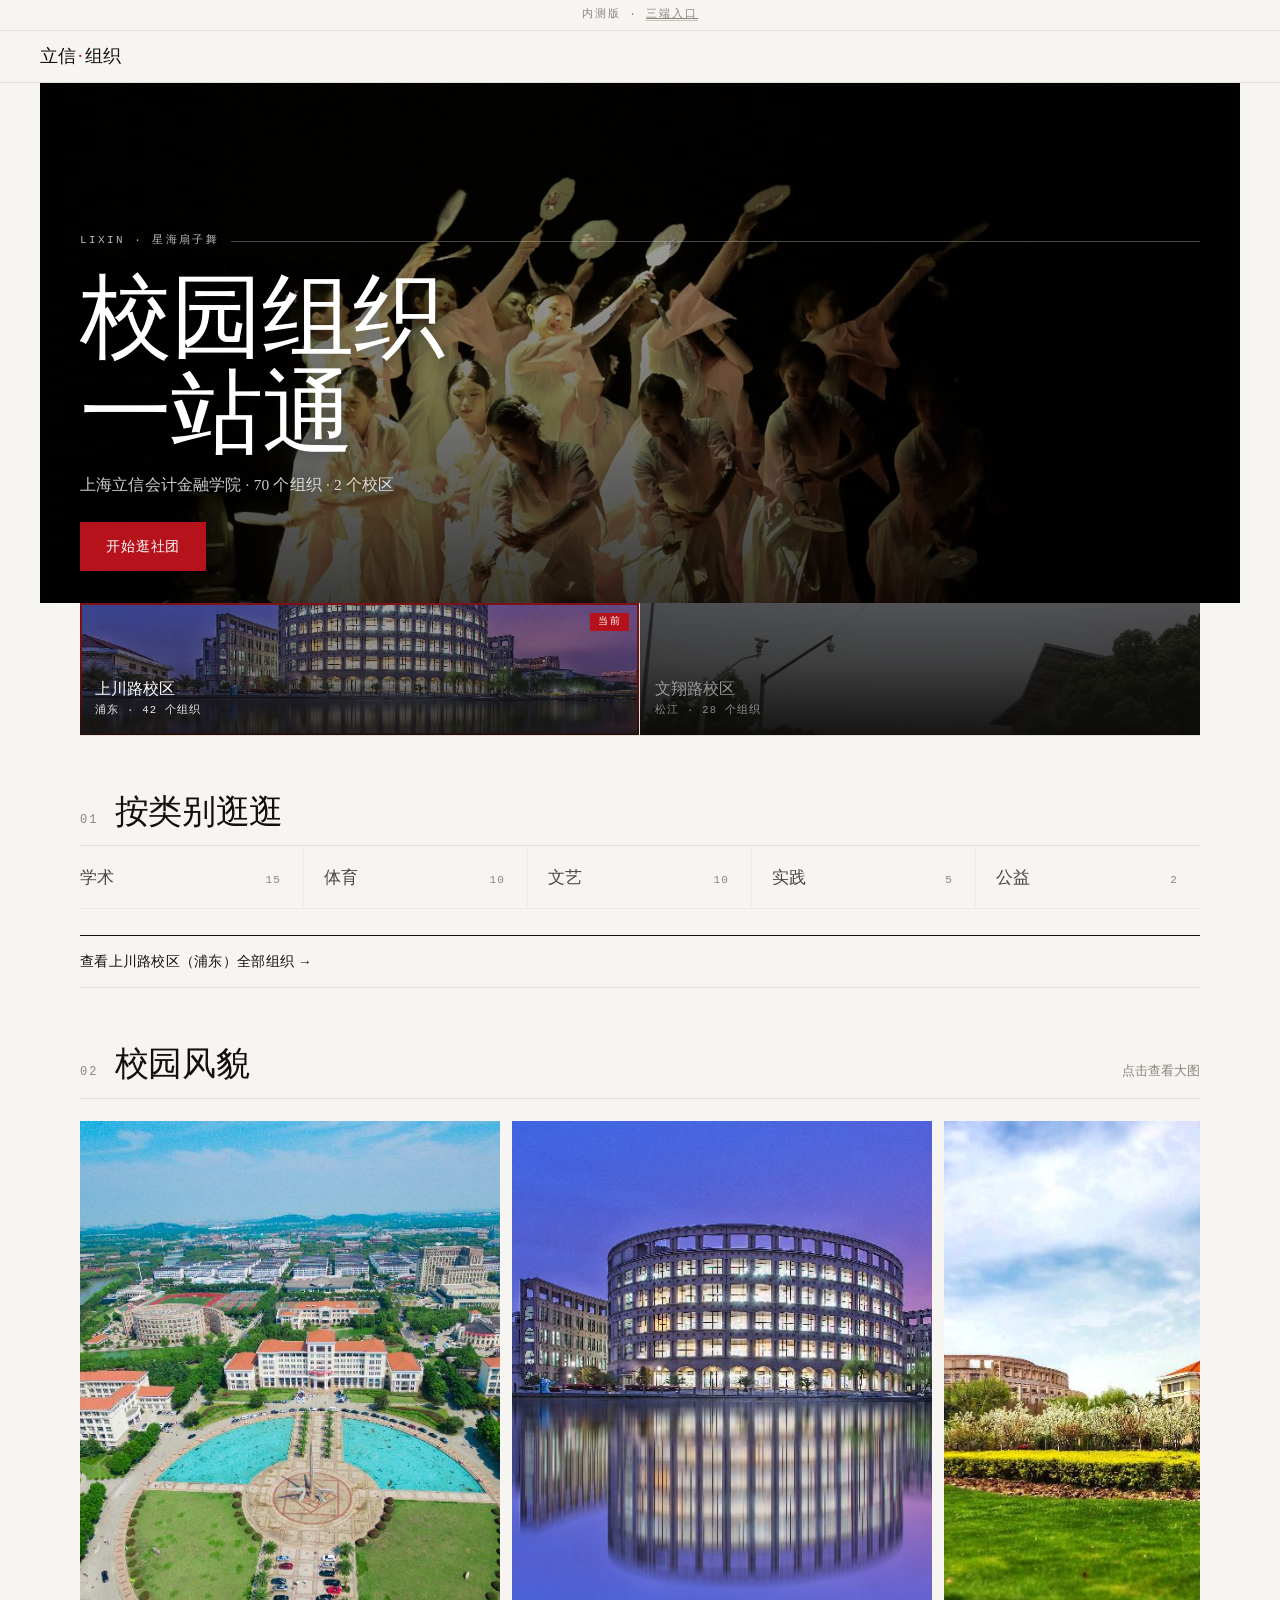
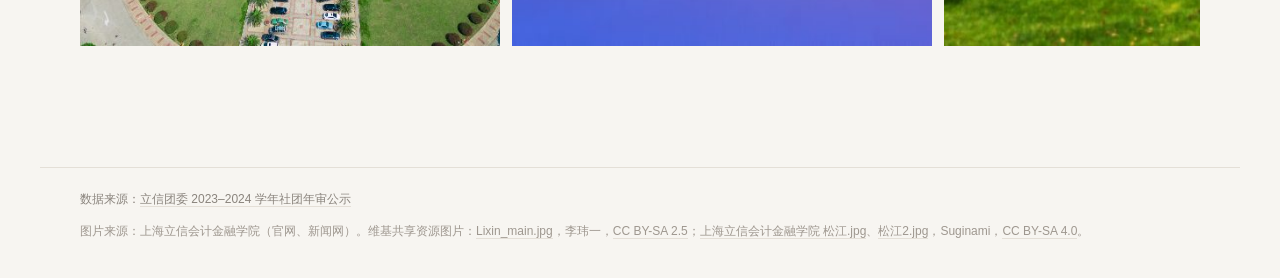
==== commit 288ee628: "feat: 三端可点演示 — triad 入口 + 组织端 + 后台（localStorage 审流） 浏览端壳不动；组织端改招新/活动/扫码并提交；后台待审过驳与组织库上架。 演示账号密码任意。" ====
--- a/index.html
+++ b/index.html
@@ -1,2 +1,2 @@
 <!doctype html><html lang="zh-CN"><head><meta charset="utf-8"><meta name="viewport" content="width=device-width,initial-scale=1,viewport-fit=cover"><meta name="theme-color" content="#F7F5F1"><title>立信校园组织一站通</title><link rel="stylesheet" href="style.css"></head>
-<body><div class="banner">内测版，信息待补充</div><header class="top"><a href="#/" class="brand">立信<em>·</em>组织</a><span id="crumb"></span></header><main id="app">加载中…</main><footer id="foot" class="foot">数据来源：<a href="https://tw.lixin.edu.cn/tzggg/140116.htm" target="_blank" rel="noopener">立信团委 2023–2024 学年社团年审公示</a></footer><script src="app.js"></script></body></html>
+<body><div class="banner">内测版 · <a href="triad.html" style="color:inherit;border-bottom:1px solid #C9C2B7">三端入口</a></div><header class="top"><a href="#/" class="brand">立信<em>·</em>组织</a><span id="crumb"></span></header><main id="app">加载中…</main><footer id="foot" class="foot">数据来源：<a href="https://tw.lixin.edu.cn/tzggg/140116.htm" target="_blank" rel="noopener">立信团委 2023–2024 学年社团年审公示</a></footer><script src="app.js"></script></body></html>
--- a/style.css
+++ b/style.css
@@ -1,128 +1,377 @@
-/* v3 · 视觉钥匙风格：暖白纸面 / 宋体标题 / 细线分隔 / 立信红极少量点缀 */
-:root{--paper:#F7F5F1;--card:#fff;--ink:#12100E;--ink-2:#4A4642;--ink-3:#8A847D;--line:#E4DFD7;--line-2:#EFEBE4;--red:#B5121B;
---serif:"Noto Serif SC","Songti SC","Source Han Serif SC",Georgia,serif;--sans:-apple-system,BlinkMacSystemFont,"PingFang SC","Helvetica Neue","Hiragino Sans GB","Noto Sans CJK SC",sans-serif;--mono:"SF Mono",ui-monospace,Menlo,monospace;--ease:cubic-bezier(.22,1,.36,1);--pad:20px}
-*{box-sizing:border-box}html,body{overflow-x:clip;max-width:100%}
-body{margin:0;background:var(--paper);color:var(--ink);font-family:var(--sans);line-height:1.6;-webkit-font-smoothing:antialiased}
-::selection{background:var(--red);color:#fff}a{color:inherit}
+/* ============================================================
+   立信校园组织一站通 · 视觉系统
+   暖白纸面 / 宋体标题 / 1px 细线 / 立信红仅作点缀
+   ------------------------------------------------------------
+   圆角规则：面与按钮一律 0，只有筛选胶囊是 999（唯一例外）
+   线宽规则：分隔 1px，强调 1px，不出现 2px 以上的粗线
+   ============================================================ */
+
+:root{
+  /* 色 */
+  --paper:#F7F5F1;
+  --card:#fff;
+  --ink:#12100E;
+  --ink-2:#4A4642;
+  --ink-3:#8A847D;
+  --line:#E4DFD7;
+  --line-2:#EFEBE4;
+  --red:#B5121B;
+  /* 字 */
+  --serif:"Noto Serif SC","Songti SC","Source Han Serif SC",Georgia,serif;
+  --sans:-apple-system,BlinkMacSystemFont,"PingFang SC","Helvetica Neue","Hiragino Sans GB","Noto Sans CJK SC",sans-serif;
+  --mono:"SF Mono",ui-monospace,Menlo,monospace;
+  /* 动 */
+  --ease:cubic-bezier(.22,1,.36,1);
+  /* 距 */
+  --pad:20px;
+  --r:0;
+  --r-pill:999px;
+}
+
+/* ---------- 三断点令牌（手机 ≤719 / 平板 720–1023 / 桌面 ≥1024） ---------- */
+:root{
+  --bp-phone:719px;
+  --bp-tablet:720px;
+  --bp-desk:1024px;
+  /* 五类色条（视觉钥匙 3 · 编目） */
+  --cat-学术:#2F6BFF;
+  --cat-体育:#E0533A;
+  --cat-文艺:#C45B8A;
+  --cat-实践:#14B8A6;
+  --cat-公益:#B5121B;
+}
+.cat-bar{display:block;height:3px;width:100%;background:var(--line);margin:0}
+.cats a[data-k="学术"] span::before,.chip[data-c="学术"].on{--chip:var(--cat-学术)}
+.cats a[data-k="体育"] span::before,.chip[data-c="体育"].on{--chip:var(--cat-体育)}
+.cats a[data-k="文艺"] span::before,.chip[data-c="文艺"].on{--chip:var(--cat-文艺)}
+.cats a[data-k="实践"] span::before,.chip[data-c="实践"].on{--chip:var(--cat-实践)}
+.cats a[data-k="公益"] span::before,.chip[data-c="公益"].on{--chip:var(--cat-公益)}
+.card2[data-cat]::before{
+  content:"";position:absolute;left:0;top:15px;bottom:15px;width:2px;
+  background:var(--line);
+}
+.card2{position:relative;padding-left:10px}
+.card2[data-cat="学术"]::before{background:var(--cat-学术)}
+.card2[data-cat="体育"]::before{background:var(--cat-体育)}
+.card2[data-cat="文艺"]::before{background:var(--cat-文艺)}
+.card2[data-cat="实践"]::before{background:var(--cat-实践)}
+.card2[data-cat="公益"]::before{background:var(--cat-公益)}
+
+/* 活动日历空态 / 列表 */
+.cal{list-style:none;margin:0;padding:0;border-top:1px solid var(--line-2)}
+.cal li{display:grid;grid-template-columns:72px 1fr;gap:14px;padding:16px 0;border-bottom:1px solid var(--line-2)}
+.cal .d{font-family:var(--mono);font-size:12px;letter-spacing:.04em;color:var(--ink-3);line-height:1.4}
+.cal .d b{display:block;font-family:var(--serif);font-weight:500;font-size:22px;color:var(--ink);letter-spacing:0;margin-bottom:2px}
+.cal h3{font-size:16px;margin:0 0 4px;font-weight:500}
+.cal p{margin:0;font-size:13px;color:var(--ink-3)}
+.cal a{color:var(--red);text-decoration:none;border-bottom:1px solid var(--line);font-size:13px}
+
+/* 招新扫码块 */
+.recruit-box{display:grid;gap:18px}
+.recruit-qr{display:flex;flex-direction:column;align-items:center;gap:10px;padding:18px;border:1px solid var(--line);background:var(--card)}
+.recruit-qr img{width:160px;height:160px;object-fit:contain;border:1px solid var(--line-2)}
+.recruit-qr span{font-size:12px;color:var(--ink-3)}
+
+/* 平板断点 */
+@media(min-width:720px) and (max-width:1023px){
+  :root{--pad:28px}
+  .phero{height:min(52vh,420px);min-height:340px}
+  .ph-in h1{font-size:clamp(40px,7vw,64px)}
+  .grid{grid-template-columns:repeat(2,1fr);column-gap:28px}
+  .fengmao figure{flex:0 0 46%;max-width:360px}
+  .cats{grid-template-columns:repeat(5,1fr)}
+}
+/* 桌面断点加强 */
+@media(min-width:1024px){
+  :root{--pad:48px}
+  .phero{height:min(58vh,560px);min-height:420px}
+  .main-wide{max-width:1200px}
+  .grid{grid-template-columns:repeat(3,1fr);column-gap:40px}
+  .dhero{max-width:1200px;margin-left:auto;margin-right:auto}
+  .dhero img.cover{max-height:480px}
+  .dh-in,.dsum,.tabs,.pane{max-width:720px}
+}
+
+
+
+*{box-sizing:border-box}
+html,body{overflow-x:clip;max-width:100%}
+body{
+  margin:0;background:var(--paper);color:var(--ink);
+  font-family:var(--sans);line-height:1.6;
+  -webkit-font-smoothing:antialiased;
+  /* 中文字体没有真斜体，禁止浏览器强行倾斜字形 */
+  font-synthesis:none;
+}
+::selection{background:var(--red);color:#fff}
+a{color:inherit}
 h1,h2,h3{font-family:var(--serif);font-weight:500;margin:0;letter-spacing:-.01em}
+
+/* ---------- 骨架：顶栏 ---------- */
 .banner{text-align:center;font-family:var(--mono);font-size:11px;letter-spacing:.18em;color:var(--ink-3);padding:6px;border-bottom:1px solid var(--line)}
 .top{position:sticky;top:0;z-index:20;height:52px;display:flex;align-items:center;gap:10px;padding:0 var(--pad);background:rgba(247,245,241,.86);backdrop-filter:saturate(180%) blur(14px);-webkit-backdrop-filter:saturate(180%) blur(14px);border-bottom:1px solid var(--line)}
-.brand{font-family:var(--serif);font-size:18px;text-decoration:none;color:var(--ink)}.brand em{font-style:normal;color:var(--red);margin:0 2px}
-#crumb{font-size:13px;color:var(--ink-3);white-space:nowrap;overflow:hidden;text-overflow:ellipsis}#crumb a{text-decoration:none;border-bottom:1px solid var(--line)}
+.brand{font-family:var(--serif);font-size:18px;text-decoration:none;color:var(--ink)}
+.brand em{font-style:normal;color:var(--red);margin:0 2px}
+#crumb{font-size:13px;color:var(--ink-3);white-space:nowrap;overflow:hidden;text-overflow:ellipsis}
+#crumb a{text-decoration:none;border-bottom:1px solid var(--line)}
 main{max-width:1200px;margin:0 auto;padding:0 var(--pad) 40px}
 @media(min-width:721px){:root{--pad:40px}}
+
+/* ---------- 通用文字层级 ---------- */
+/* 眉标：等宽小字 + 向右拉长的细线，全站唯一的「界外」装饰 */
 .kicker{font-family:var(--mono);font-size:11px;letter-spacing:.22em;text-transform:uppercase;color:var(--ink-3);display:flex;align-items:center;gap:12px}
 .kicker::after{content:"";flex:1;height:1px;background:var(--line)}
-.subline{font-family:var(--serif);font-style:italic;font-size:16px;color:var(--ink-2);margin:12px 0 0}
-.ph{color:var(--ink-3);font-style:italic;font-family:var(--serif)}
-/* hero */
-.phero{position:relative;margin:0 calc(-1*var(--pad));height:min(78vh,640px);min-height:440px;overflow:hidden;background:#1a1714}
+/* 副题：宋体常规，不再用斜体（中文斜体是假斜体） */
+.subline{font-family:var(--serif);font-style:normal;font-size:15.5px;color:var(--ink-2);margin:12px 0 0;letter-spacing:.01em}
+/* 占位提示：低对比、宋体、不加引号不加斜体 */
+.ph{color:var(--ink-3);font-style:normal;font-family:var(--serif)}
+
+/* ---------- 首页 hero ---------- */
+.phero{position:relative;margin:0 calc(-1*var(--pad));height:min(66vh,520px);min-height:400px;overflow:hidden;background:#1a1714}
 .phero img{position:absolute;inset:0;width:100%;height:100%;object-fit:cover;opacity:0;transform:scale(1.04);transition:opacity 1.4s var(--ease),transform 6s linear;filter:brightness(.62)}
 .phero img.on{opacity:1;transform:scale(1)}
-.ph-in{position:absolute;left:var(--pad);right:var(--pad);bottom:36px;color:#fff}
-.ph-in .kicker{color:rgba(255,255,255,.7)}.ph-in .kicker::after{background:rgba(255,255,255,.3)}
-.ph-in h1{font-size:clamp(46px,12vw,96px);line-height:1.02;margin-top:22px}
-.ph-in .subline{color:rgba(255,255,255,.82)}
-.ph-btn{display:inline-block;margin-top:26px;background:var(--red);color:#fff;text-decoration:none;font-size:14px;letter-spacing:.06em;padding:13px 26px;border-radius:2px}
-/* section head */
-.sec-head{display:flex;align-items:baseline;gap:16px;border-bottom:1px solid var(--line);padding-bottom:14px;margin-top:64px}
+.phero::after{content:"";position:absolute;inset:0;pointer-events:none;background:linear-gradient(180deg,rgba(0,0,0,0) 34%,rgba(0,0,0,.22) 62%,rgba(0,0,0,.62) 100%)}
+.ph-in{position:absolute;left:var(--pad);right:var(--pad);bottom:32px;color:#fff;z-index:2;text-shadow:0 1px 18px rgba(0,0,0,.45)}
+.ph-in .kicker{color:rgba(255,255,255,.72);text-shadow:none}
+.ph-in .kicker::after{background:rgba(255,255,255,.28)}
+.ph-in h1{font-size:clamp(44px,11.5vw,92px);line-height:1.04;margin-top:20px}
+.ph-in .subline{color:rgba(255,255,255,.8)}
+.ph-btn{display:inline-block;margin-top:24px;background:var(--red);color:#fff;text-decoration:none;font-size:14px;letter-spacing:.06em;padding:13px 26px;border-radius:var(--r);text-shadow:none}
+
+/* ---------- 区块头 ---------- */
+.sec-head{display:flex;align-items:baseline;gap:16px;border-bottom:1px solid var(--line);padding-bottom:13px;margin-top:56px}
 .sec-num{font-family:var(--mono);font-size:12px;color:var(--ink-3);letter-spacing:.18em}
-.sec-head h2{font-size:clamp(24px,3.4vw,36px);line-height:1.2}
+.sec-head h2{font-size:clamp(23px,3.2vw,34px);line-height:1.2}
 .sec-note{margin-left:auto;font-size:12.5px;color:var(--ink-3)}
-/* campus switch */
+
+/* ---------- 校区切换：照片卡（JS 内联 background-image，样式不得覆盖它） ---------- */
 .ccards{display:grid;grid-template-columns:1fr 1fr;border-bottom:1px solid var(--line)}
-.ccards button{font:inherit;text-align:left;border:0;border-right:1px solid var(--line);background:none!important;padding:26px 14px 22px 0;cursor:pointer;color:var(--ink-3)}
-.ccards button+button{padding-left:16px;border-right:0}
-.ccards b{display:block;font-family:var(--serif);font-weight:500;font-size:19px;color:var(--ink-2);line-height:1.3}
-.ccards span{font-family:var(--mono);font-size:11px;letter-spacing:.1em}
-.ccards button.on b{color:var(--ink)}.ccards button.on span{color:var(--red)}
-.ccards button.on b::before{content:"";display:block;width:18px;height:2px;background:var(--red);margin-bottom:12px}
-.ccards button:not(.on) b::before{content:"";display:block;width:18px;height:2px;background:var(--line);margin-bottom:12px}
-/* categories */
+.ccards button{
+  font:inherit;text-align:left;cursor:pointer;position:relative;overflow:hidden;
+  border:0;border-right:1px solid var(--line);margin:0;height:132px;
+  padding:0 0 16px;display:flex;flex-direction:column;justify-content:flex-end;gap:3px;
+  background-color:var(--line-2);background-size:cover;background-position:50% 42%;background-repeat:no-repeat;
+  color:#fff;
+}
+.ccards button+button{border-right:0}
+/* 压一层暗部，保证白字在任何照片上都能读 */
+.ccards button::after{content:"";position:absolute;inset:0;background:linear-gradient(180deg,rgba(18,16,14,.34) 0%,rgba(18,16,14,.44) 45%,rgba(18,16,14,.88) 100%)}
+/* 选中态：红框 +「当前」角标；未选中压暗，反馈一眼能分清 */
+.ccards button{transition:filter .25s var(--ease),transform .15s var(--ease)}
+.ccards button:active{transform:scale(.985)}
+.ccards button:not(.on){filter:brightness(.72) saturate(.85)}
+.ccards button:not(.on)::after{background:linear-gradient(180deg,rgba(18,16,14,.5) 0%,rgba(18,16,14,.62) 45%,rgba(18,16,14,.92) 100%)}
+.ccards button.on{box-shadow:inset 0 0 0 2px var(--red)}
+.ccards button.on::before{
+  content:"当前";position:absolute;top:10px;right:10px;z-index:2;
+  font-family:var(--mono);font-size:10px;letter-spacing:.14em;
+  background:var(--red);color:#fff;padding:4px 8px;line-height:1;
+}
+.ccards b,.ccards span{position:relative;z-index:1;padding:0 15px;display:block}
+.ccards b{font-family:var(--serif);font-weight:500;font-size:16px;line-height:1.25;color:#fff;white-space:nowrap;overflow:hidden;text-overflow:ellipsis;letter-spacing:0}
+.ccards button:not(.on) b{color:rgba(255,255,255,.78)}
+.ccards span{font-family:var(--mono);font-size:10.5px;letter-spacing:.12em;color:rgba(255,255,255,.74)}
+.ccards button.on span{color:rgba(255,255,255,.9)}
+
+/* ---------- 分类：去掉 01–05 序号，只留「类别 + 数量」两级 ---------- */
 .cats{display:grid;grid-template-columns:repeat(5,1fr);border-bottom:1px solid var(--line-2)}
-.cats a{text-decoration:none;padding:20px 0 18px;display:flex;flex-direction:column;gap:6px;border-right:1px solid var(--line-2);padding-left:10px;color:var(--ink-3);transition:color .25s}
-.cats a:first-child{padding-left:0}.cats a:last-child{border-right:0}
-.cats i{font-style:normal;font-family:var(--mono);font-size:10px;letter-spacing:.18em}
-.cats span{font-family:var(--serif);font-size:18px;color:var(--ink-2)}.cats em{font-style:normal;font-family:var(--mono);font-size:11px}
-.cats a:hover span{color:var(--ink)}.cats a:active i,.cats a.on i{color:var(--red)}
-.rail{display:flex;gap:16px;overflow-x:auto;scrollbar-width:none;padding-top:22px}.rail::-webkit-scrollbar{display:none}
-.rc{flex:0 0 220px;text-decoration:none}.rc img,.rc .tcov{width:100%;aspect-ratio:4/3;object-fit:cover;border:1px solid var(--line);display:flex}
-.rc b{display:block;font-family:var(--serif);font-weight:500;margin-top:10px}.rc span{font-size:12px;color:var(--ink-3)}
-.all{display:flex;justify-content:space-between;margin-top:28px;padding:16px 0;border-top:1px solid var(--ink);border-bottom:1px solid var(--line);text-decoration:none;font-size:14px;color:var(--ink)}
+.cats a{text-decoration:none;padding:16px 0 14px 12px;display:flex;flex-direction:column;gap:5px;border-right:1px solid var(--line-2);color:var(--ink-3);transition:color .25s}
+.cats a:first-child{padding-left:0}
+.cats a:last-child{border-right:0}
+.cats i{display:none}
+.cats span{font-family:var(--serif);font-size:16.5px;color:var(--ink-2);white-space:nowrap}
+.cats em{font-style:normal;font-family:var(--mono);font-size:10.5px;letter-spacing:.1em}
+.cats a:hover span{color:var(--ink)}
+.cats a:active em,.cats a.on em{color:var(--red)}
+/* 宽屏上 5 列会拉得很散，改成「类别左、数量右」的一行式表格 */
+@media(min-width:721px){
+  .cats a{flex-direction:row;align-items:baseline;justify-content:space-between;gap:12px;padding:18px 22px 16px 20px}
+  .cats a:first-child{padding-left:0}
+  .cats span{font-size:17px}
+  .cats em{font-size:11px}
+}
+
+/* ---------- 招新横滑 ---------- */
+.rail{display:flex;gap:16px;overflow-x:auto;scrollbar-width:none;padding-top:22px}
+.rail::-webkit-scrollbar{display:none}
+.rc{flex:0 0 220px;text-decoration:none}
+.rc img,.rc .tcov{width:100%;aspect-ratio:4/3;object-fit:cover;border:1px solid var(--line);display:flex}
+.rc b{display:block;font-family:var(--serif);font-weight:500;margin-top:10px}
+.rc span{font-size:12px;color:var(--ink-3)}
+
+/* ---------- 全部组织入口 ---------- */
+.all{display:flex;justify-content:space-between;gap:12px;margin-top:26px;padding:15px 0;border-top:1px solid var(--ink);border-bottom:1px solid var(--line);text-decoration:none;font-size:13.5px;letter-spacing:.02em;color:var(--ink)}
 .all:hover{color:var(--red)}
-.fengmao{display:flex;gap:14px;overflow-x:auto;scroll-snap-type:x mandatory;padding-top:22px;scrollbar-width:none;max-width:100%}.fengmao::-webkit-scrollbar{display:none}
+
+/* ---------- 校园风貌横滑 ---------- */
+.fengmao{display:flex;gap:12px;overflow-x:auto;scroll-snap-type:x mandatory;padding-top:22px;scrollbar-width:none;max-width:100%}
+.fengmao::-webkit-scrollbar{display:none}
 .fengmao figure{flex:0 0 78%;max-width:420px;margin:0;scroll-snap-align:start}
 .fengmao img{width:100%;aspect-ratio:4/5;object-fit:cover;display:block;cursor:zoom-in;transition:transform .45s var(--ease)}
-.fengmao figcaption{font-family:var(--mono);font-size:10.5px;color:var(--ink-3);margin-top:8px}.fengmao figcaption a{text-decoration:none}
-/* typographic cover */
-.tcov{position:relative;display:flex;flex-direction:column;justify-content:space-between;background:#EEEAE3;padding:14px 16px;color:var(--ink-2);overflow:hidden}
-.tcov span{font-family:var(--mono);font-size:10px;letter-spacing:.2em;text-transform:uppercase;color:var(--ink-3)}
-.tcov b{font-family:var(--serif);font-weight:500;font-size:64px;line-height:1;color:#C9C2B7;align-self:flex-end;letter-spacing:-.02em}
-/* list */
-.lhead{padding:48px 0 0}.lhead h1{font-size:clamp(34px,8vw,64px);line-height:1.08;margin-top:22px}
-.lphoto{margin:28px calc(-1*var(--pad)) 0;height:180px;overflow:hidden}.lphoto img{width:100%;height:100%;object-fit:cover;filter:brightness(.92)}
-@media(min-width:721px){.lphoto{margin:28px 0 0;height:260px}}
-.chips{display:flex;gap:8px;overflow-x:auto;padding:24px 0 0;scrollbar-width:none}.chips::-webkit-scrollbar{display:none}
-.chip{flex:none;font:inherit;font-size:12.5px;padding:6px 15px;border:1px solid var(--line);border-radius:999px;background:transparent;color:var(--ink-2);cursor:pointer;transition:.2s}
-.chip.on{background:var(--ink);color:#fff;border-color:var(--ink)}
-.search{width:100%;font:inherit;font-size:16px;padding:12px 0;margin:14px 0 0;background:transparent;border:0;border-bottom:1px solid var(--line);outline:0;color:var(--ink)}
+.fengmao figcaption{font-family:var(--mono);font-size:10.5px;color:var(--ink-3);margin-top:8px}
+.fengmao figcaption a{text-decoration:none}
+
+/* ---------- 字排封面（占位） ----------
+   没有真实封面时用它：只放一个首字大字块。
+   类别与编号一律交给文字块，封面里不再重复印一遍。 */
+.tcov{position:relative;display:flex;flex-direction:column;justify-content:space-between;background:#EEEAE3;padding:12px 14px;color:var(--ink-2);overflow:hidden}
+.tcov span{display:none}
+.tcov b{font-family:var(--serif);font-weight:500;font-size:56px;line-height:1;color:#C9C2B7;align-self:flex-end;letter-spacing:-.02em}
+
+/* ---------- 列表页头 ---------- */
+.lhead{padding:44px 0 0}
+.lhead h1{font-size:clamp(32px,7.6vw,60px);line-height:1.1;margin-top:20px}
+.lphoto{margin:26px calc(-1*var(--pad)) 0;height:168px;overflow:hidden}
+.lphoto img{width:100%;height:100%;object-fit:cover;filter:brightness(.94) saturate(.96)}
+@media(min-width:721px){.lphoto{margin:26px 0 0;height:240px}}
+
+/* ---------- 筛选胶囊（全站唯一的圆角元素） ---------- */
+.chips{
+  display:flex;gap:8px;overflow-x:auto;padding:22px 0 0;scrollbar-width:none;
+  /* 右端渐隐，提示还能横滑 */
+  -webkit-mask-image:linear-gradient(90deg,#000 calc(100% - 40px),transparent 100%);
+  mask-image:linear-gradient(90deg,#000 calc(100% - 40px),transparent 100%);
+}
+.chips::-webkit-scrollbar{display:none}
+.chips.at-end{-webkit-mask-image:none;mask-image:none}
+.chip{flex:none;font:inherit;font-size:12.5px;padding:6px 15px;border:1px solid var(--line);border-radius:var(--r-pill);background:transparent;color:var(--ink-2);cursor:pointer;transition:background .2s,color .2s,border-color .2s;-webkit-appearance:none}
+.chip.on{background:var(--red);color:#fff;border-color:var(--red)}
+
+.search{width:100%;font:inherit;font-size:16px;padding:12px 0;margin:14px 0 0;background:transparent;border:0;border-bottom:1px solid var(--line);border-radius:0;outline:0;color:var(--ink);-webkit-appearance:none;appearance:none}
+.search::placeholder{color:var(--ink-3);font-size:14px}
 .search:focus{border-color:var(--ink)}
-.grid{display:grid;grid-template-columns:1fr;gap:34px 26px;padding-top:30px}
-@media(min-width:560px){.grid{grid-template-columns:repeat(2,1fr)}}@media(min-width:900px){.grid{grid-template-columns:repeat(3,1fr)}}@media(min-width:1100px){.grid{grid-template-columns:repeat(4,1fr)}}
-.card2{display:flex;flex-direction:column;text-decoration:none;color:var(--ink)}
-.c2-cov{aspect-ratio:16/10;border:1px solid var(--line);overflow:hidden;background:#fff;transition:transform .45s var(--ease)}
-.c2-cov img,.c2-cov .tcov{width:100%;height:100%;object-fit:cover;display:flex}
-.card2:hover .c2-cov{transform:translateY(-4px)}
-.c2-b{padding-top:14px}.keyno{font-family:var(--mono);font-size:10px;letter-spacing:.2em;color:var(--ink-3);text-transform:uppercase}
-.c2-b h3{font-size:19px;line-height:1.3;margin-top:6px}
-.c2-b p{font-size:13.5px;color:var(--ink-2);margin:8px 0 0;line-height:1.7}
-.c2-m{display:flex;gap:12px;align-items:baseline;margin-top:12px;padding-top:10px;border-top:1px solid var(--line-2);font-size:12px;color:var(--ink-3)}
-.tag{font-size:12px;color:var(--red)}.tag::before{content:"";display:inline-block;width:5px;height:5px;border-radius:50%;background:currentColor;margin-right:6px;vertical-align:2px}
-.tag.off{color:var(--ink-3)}.cd{font-family:var(--mono);font-size:11px;color:var(--ink-2)}.cd.hot{color:var(--red)}.cd.off{color:var(--ink-3)}
-.empty2,.empty{grid-column:1/-1;text-align:center;padding:56px 0;color:var(--ink-3);display:flex;flex-direction:column;align-items:center;gap:6px}.empty2 b{font-family:var(--serif);font-weight:500;color:var(--ink);font-size:18px}
-/* detail */
+
+/* ---------- 列表：索引式行卡 ----------
+   42 个组织要在一屏看 7 条，不是 1 条。
+   72px 缩略图 + 单行摘要 + 一行元信息，行高约 104px。 */
+.grid{display:grid;grid-template-columns:1fr;padding-top:10px}
+@media(min-width:760px){.grid{grid-template-columns:repeat(2,1fr);column-gap:44px}}
+@media(min-width:1180px){.grid{grid-template-columns:repeat(3,1fr)}}
+
+.card2{display:grid;grid-template-columns:72px 1fr;column-gap:16px;align-items:start;text-decoration:none;color:var(--ink);padding:15px 0;border-bottom:1px solid var(--line-2)}
+.c2-cov{width:72px;height:72px;border:1px solid var(--line);overflow:hidden;background:var(--card);position:relative;transition:border-color .25s}
+.c2-cov img{width:100%;height:100%;object-fit:cover;display:block}
+/* 行卡里的字排封面：小方块 + 单字，两个字以内别缩到看不清 */
+.card2 .tcov{width:100%;height:100%;padding:0;display:flex;align-items:center;justify-content:center;background:#EDE9E1}
+.card2 .tcov b{font-size:23px;color:#B8B0A3;align-self:center;letter-spacing:0}
+.card2:hover .c2-cov{border-color:var(--ink-3)}
+.card2:active{opacity:.7}
+.c2-b{min-width:0;padding:0}
+.c2-b h3{font-size:16.5px;line-height:1.35;margin:1px 0 0}
+.c2-b p{font-size:12.5px;color:var(--ink-3);margin:3px 0 0;line-height:1.5;white-space:nowrap;overflow:hidden;text-overflow:ellipsis}
+/* 列表里没有简介就不印「简介待补充」——42 行空话只会稀释密度 */
+.card2 .ph{display:none}
+.c2-m{display:flex;flex-wrap:wrap;align-items:baseline;gap:0;margin-top:7px;font-size:11.5px;color:var(--ink-3);border:0;padding:0}
+.c2-m>span+span::before{content:"·";margin:0 7px;color:#CFC8BD}
+.c2-m .tag,.c2-m .cd{font-size:11.5px}
+.c2-m .oid{font-family:var(--mono);font-size:10.5px;letter-spacing:.06em;color:#A9A29A}
+.tag{font-size:12px;color:var(--red)}
+.tag::before{content:"";display:inline-block;width:5px;height:5px;border-radius:50%;background:currentColor;margin-right:6px;vertical-align:2px}
+.tag.off{color:var(--ink-3)}
+.cd{font-family:var(--mono);font-size:11px;color:var(--ink-2)}
+.cd.hot{color:var(--red)}
+.cd.off{color:var(--ink-3)}
+
+.empty2,.empty{grid-column:1/-1;text-align:center;padding:56px 0;color:var(--ink-3);display:flex;flex-direction:column;align-items:center;gap:6px}
+.empty2 b{font-family:var(--serif);font-weight:500;color:var(--ink);font-size:18px}
+
+/* ---------- 详情 ---------- */
 .dhero{position:relative;margin:0 calc(-1*var(--pad))}
-.dhero .cover{width:100%;aspect-ratio:16/10;max-height:440px;object-fit:cover;display:flex}
-.dhero .tcov.cover b{font-size:120px}
-.share{position:absolute;top:14px;right:var(--pad);width:38px;height:38px;border-radius:50%;border:1px solid var(--line);background:rgba(247,245,241,.9);color:var(--ink);display:grid;place-items:center;cursor:pointer}
-.dh-in{padding:30px var(--pad) 0}.dh-in h1{font-size:clamp(32px,8vw,56px);line-height:1.12;margin-top:20px}
-.dm{font-family:var(--serif);font-style:italic;color:var(--ink-2);margin-top:10px}
-.dsum{padding:20px 0 24px;border-bottom:1px solid var(--line)}.dsum p{font-size:16px;line-height:1.75;color:var(--ink-2);margin:12px 0 0}
+.dhero img.cover{width:100%;aspect-ratio:16/10;max-height:440px;object-fit:cover;display:block}
+/* 占位封面不必占满 16:10，180px 足够交代「这是个字排封面」 */
+.dhero .tcov.cover{width:100%;aspect-ratio:auto;height:184px;display:flex;align-items:center;justify-content:center}
+.dhero .tcov.cover b{font-size:64px;color:#C6BFB3;align-self:center}
+.share{position:absolute;top:14px;right:var(--pad);width:38px;height:38px;border-radius:var(--r);border:1px solid var(--line);background:rgba(247,245,241,.82);color:var(--ink);display:grid;place-items:center;cursor:pointer;backdrop-filter:blur(6px);-webkit-backdrop-filter:blur(6px)}
+.dh-in{padding:28px var(--pad) 0}
+.dh-in h1{font-size:clamp(30px,7.6vw,54px);line-height:1.14;margin-top:18px}
+.dm{font-family:var(--serif);font-style:normal;color:var(--ink-2);margin-top:9px;font-size:14.5px}
+.dsum{padding:14px 0 18px;border-bottom:1px solid var(--line)}
+.dsum p{font-size:15.5px;line-height:1.75;color:var(--ink-2);margin:12px 0 0}
 .tabs{position:relative;display:flex;border-bottom:1px solid var(--line);margin-top:8px}
-.tabs button{flex:1;font:inherit;font-size:14px;background:none;border:0;padding:16px 0 14px;color:var(--ink-3);cursor:pointer}.tabs button.on{color:var(--ink)}
+.tabs button{flex:1;font:inherit;font-size:14px;background:none;border:0;padding:15px 0 13px;color:var(--ink-3);cursor:pointer}
+.tabs button.on{color:var(--ink)}
 .ink{position:absolute;left:0;bottom:-1px;height:1px;width:33.33%;background:var(--ink);transition:transform .35s var(--ease),width .35s}
 .tabs button:only-of-type~.ink{width:100%}
-.sec{padding:30px 0;border-bottom:1px solid var(--line-2);font-size:15px;color:var(--ink-2);line-height:1.8}
-.sec h2{font-size:22px;color:var(--ink);margin-bottom:14px}
-.kv{display:flex;justify-content:space-between;padding:12px 0;border-top:1px solid var(--line-2)}.kv span{color:var(--ink-3)}.kv b{font-family:var(--mono);font-weight:400;color:var(--ink)}
-.tl{list-style:none;margin:0;padding:0;border-top:1px solid var(--line-2)}.tl li{display:flex;justify-content:space-between;padding:14px 0;border-bottom:1px solid var(--line-2)}
-.tl b{font-weight:500;color:var(--ink)}.tl span{font-family:var(--mono);font-size:12px;color:var(--ink-3)}.tl li.done b{color:var(--ink-3);text-decoration:line-through}.tl-cd{margin-top:12px}
-.none{color:var(--ink-3);font-family:var(--serif);font-style:italic}
-.gal{display:grid;grid-template-columns:1fr 1fr;gap:8px}.gal img{width:100%;aspect-ratio:1;object-fit:cover;cursor:zoom-in}.hint{font-size:12px;color:var(--ink-3);margin-top:10px}
+.sec{padding:28px 0;border-bottom:1px solid var(--line-2);font-size:15px;color:var(--ink-2);line-height:1.8}
+.sec h2{font-size:21px;color:var(--ink);margin-bottom:12px}
+.kv{display:flex;justify-content:space-between;padding:12px 0;border-top:1px solid var(--line-2)}
+.kv span{color:var(--ink-3)}
+.kv b{font-family:var(--mono);font-weight:400;color:var(--ink)}
+.tl{list-style:none;margin:0;padding:0;border-top:1px solid var(--line-2)}
+.tl li{display:flex;justify-content:space-between;padding:14px 0;border-bottom:1px solid var(--line-2)}
+.tl b{font-weight:500;color:var(--ink)}
+.tl span{font-family:var(--mono);font-size:12px;color:var(--ink-3)}
+.tl li.done b{color:var(--ink-3);text-decoration:line-through}
+.tl-cd{margin-top:12px}
+.none{color:var(--ink-3);font-family:var(--serif);font-style:normal}
+.gal{display:grid;grid-template-columns:1fr 1fr;gap:6px}
+.gal img{width:100%;aspect-ratio:1;object-fit:cover;cursor:zoom-in}
+.hint{font-size:12px;color:var(--ink-3);margin-top:10px}
 video{width:100%;display:block}
-body.has-bar main{padding-bottom:calc(100px + env(safe-area-inset-bottom))}
+
+/* ---------- 底部固定操作条 ---------- */
+body.has-bar main{padding-bottom:calc(96px + env(safe-area-inset-bottom))}
+body.has-bar.bar-soft main{padding-bottom:calc(64px + env(safe-area-inset-bottom))}
 .abar{position:fixed;left:0;right:0;bottom:0;z-index:30;background:rgba(247,245,241,.92);backdrop-filter:blur(14px);-webkit-backdrop-filter:blur(14px);border-top:1px solid var(--line);padding:12px var(--pad) calc(12px + env(safe-area-inset-bottom))}
-.btn,.btn-off,.sbtn{display:block;width:100%;max-width:560px;margin:auto;text-align:center;font:inherit;font-size:15px;letter-spacing:.06em;padding:14px;border-radius:2px;border:0;text-decoration:none;cursor:pointer}
-.btn{background:var(--red);color:#fff}.btn-off{background:transparent;border:1px solid var(--line);color:var(--ink-3)}.sbtn{background:transparent;border:1px solid var(--line);color:var(--ink-2);margin-top:14px}
-/* sheet / lightbox / toast */
-.sheet-m{position:fixed;inset:0;z-index:50;background:rgba(18,16,14,0);transition:background .3s}.sheet-m.on{background:rgba(18,16,14,.4)}
+.abar.soft{padding:10px var(--pad) calc(10px + env(safe-area-inset-bottom))}
+.abar-note{margin:0 auto;max-width:560px;text-align:center;font-size:12px;letter-spacing:.04em;color:var(--ink-3);line-height:1.5}
+.btn,.btn-off,.sbtn{display:block;width:100%;max-width:560px;margin:auto;text-align:center;font:inherit;font-size:15px;letter-spacing:.06em;padding:14px;border-radius:var(--r);border:0;text-decoration:none;cursor:pointer}
+.btn{background:var(--red);color:#fff}
+.btn-off{background:transparent;border:1px solid var(--line);color:var(--ink-3)}
+.sbtn{background:transparent;border:1px solid var(--line);color:var(--ink-2);margin-top:14px}
+
+/* ---------- 相册待补占位 ---------- */
+.ph-gal .ph-card,.gal .ph-card{aspect-ratio:1;display:flex;align-items:center;justify-content:center;background:#EEEAE3;border:1px solid var(--line);color:var(--ink-3);font-family:var(--serif);font-size:14px;letter-spacing:.06em;text-align:center;padding:12px}
+.gal .ph-card.wide{grid-column:1/-1;aspect-ratio:16/9;font-size:15px}
+
+/* ---------- 弹层 / 灯箱 / toast ---------- */
+.sheet-m{position:fixed;inset:0;z-index:50;background:rgba(18,16,14,0);transition:background .3s}
+.sheet-m.on{background:rgba(18,16,14,.42)}
 .sheet{position:absolute;left:0;right:0;bottom:0;background:var(--paper);padding:14px var(--pad) calc(20px + env(safe-area-inset-bottom));text-align:center;transform:translateY(100%);transition:transform .4s var(--ease);max-width:560px;margin:auto}
-.sheet-m.on .sheet{transform:none}.grab{display:block;width:36px;height:3px;background:var(--line);margin:0 auto 16px}.sheet h3{font-size:22px}.qr2{width:200px;margin:18px auto;display:block;border:1px solid var(--line)}.sheet p{font-size:13px;color:var(--ink-3)}
-.lb{position:fixed;inset:0;z-index:60;background:rgba(18,16,14,.95);display:grid;place-items:center;animation:fade .25s}.lb img{max-width:100%;max-height:80vh}
-.lb-n{position:absolute;bottom:calc(24px + env(safe-area-inset-bottom));color:#fff;font-family:var(--mono);font-size:12px;letter-spacing:.15em}.lb-x{position:absolute;top:calc(12px + env(safe-area-inset-top));right:14px;font-size:30px;color:#fff;background:none;border:0;cursor:pointer}
-#toast{position:fixed;left:50%;bottom:110px;transform:translate(-50%,10px);background:var(--ink);color:#fff;font-size:13px;padding:9px 16px;opacity:0;transition:.3s;z-index:70;pointer-events:none}#toast.on{opacity:1;transform:translate(-50%,0)}
-/* footer */
-.foot{max-width:1200px;margin:56px auto 0;padding:24px var(--pad) 40px;border-top:1px solid var(--line);font-size:12px;color:var(--ink-3);line-height:1.8}
-.foot a{text-decoration:none;border-bottom:1px solid var(--line)}.credit{margin-top:8px}
-body.has-bar .foot{padding-bottom:calc(110px + env(safe-area-inset-bottom))}
-/* skeleton */
-.skel{padding-top:30px}.skel .sk{margin-bottom:16px;background:linear-gradient(90deg,#EEEAE3 25%,#F7F5F1 50%,#EEEAE3 75%);background-size:300% 100%;animation:shim 1.4s infinite}
-.sk.h{height:280px;margin:0 calc(-1*var(--pad)) 24px}.sk.l{height:16px;width:70%}.sk.s{width:40%}.sk.c{height:200px}
-/* motion */
-.in-f{animation:slidein .45s var(--ease) backwards}.in-b{animation:slideback .45s var(--ease) backwards}
-@keyframes slidein{from{opacity:0;transform:translateX(24px)}}@keyframes slideback{from{opacity:0;transform:translateX(-24px)}}
-@keyframes fade{from{opacity:0}}@keyframes shim{to{background-position:-150% 0}}
+.sheet-m.on .sheet{transform:none}
+.grab{display:block;width:36px;height:3px;background:var(--line);margin:0 auto 16px}
+.sheet h3{font-size:22px}
+.qr2{width:200px;margin:18px auto;display:block;border:1px solid var(--line)}
+.sheet p{font-size:13px;color:var(--ink-3)}
+.lb{position:fixed;inset:0;z-index:60;background:rgba(18,16,14,.985);display:grid;place-items:center;animation:fade .25s}
+.lb img{max-width:100%;max-height:80vh}
+.lb-n{position:absolute;bottom:calc(24px + env(safe-area-inset-bottom));color:#fff;font-family:var(--mono);font-size:12px;letter-spacing:.15em}
+.lb-x{position:absolute;top:calc(12px + env(safe-area-inset-top));right:14px;font-size:30px;color:#fff;background:none;border:0;cursor:pointer}
+#toast{position:fixed;left:50%;bottom:110px;transform:translate(-50%,10px);background:var(--ink);color:#fff;font-size:13px;padding:9px 16px;opacity:0;transition:.3s;z-index:70;pointer-events:none}
+#toast.on{opacity:1;transform:translate(-50%,0)}
+
+/* ---------- 页脚 ---------- */
+.foot{max-width:1200px;margin:56px auto 0;padding:20px var(--pad) 36px;border-top:1px solid var(--line);font-size:12px;color:var(--ink-3);line-height:1.85}
+.foot a{text-decoration:none;border-bottom:1px solid var(--line)}
+.foot .credit{margin-top:10px;color:#9E978F}
+body.has-bar .foot{padding-bottom:calc(104px + env(safe-area-inset-bottom))}
+body.has-bar.bar-soft .foot{padding-bottom:calc(72px + env(safe-area-inset-bottom))}
+
+/* ---------- 载入骨架 ---------- */
+.skel{padding-top:30px}
+.skel .sk{margin-bottom:14px;background:linear-gradient(90deg,#EEEAE3 25%,#F7F5F1 50%,#EEEAE3 75%);background-size:300% 100%;animation:shim 1.4s infinite}
+.sk.h{height:240px;margin:0 calc(-1*var(--pad)) 22px}
+.sk.l{height:14px;width:70%}
+.sk.s{width:40%}
+.sk.c{height:96px}
+
+/* ---------- 动效 ---------- */
+.in-f{animation:slidein .42s var(--ease) backwards}
+.in-b{animation:slideback .42s var(--ease) backwards}
+@keyframes slidein{from{opacity:0;transform:translateX(20px)}}
+@keyframes slideback{from{opacity:0;transform:translateX(-20px)}}
+@keyframes fade{from{opacity:0}}
+@keyframes shim{to{background-position:-150% 0}}
 .tap:active{opacity:.75}
 @media (prefers-reduced-motion:reduce){*,*::before,*::after{animation:none!important;transition:none!important}}
-@media(max-width:420px){.cats{grid-template-columns:repeat(5,minmax(0,1fr))}.cats span{font-size:16px}.cats a{padding-left:8px}}
-.dhero .tcov.cover span{visibility:hidden}.ccards b{font-size:17px}
+
+/* ---------- 窄屏兜底 ---------- */
+@media(max-width:400px){
+  .cats{grid-template-columns:repeat(5,minmax(0,1fr))}
+  .cats span{font-size:15px}
+  .cats a{padding-left:7px}
+  .card2{grid-template-columns:64px 1fr;column-gap:13px}
+  .c2-cov{width:64px;height:64px}
+  .card2 .tcov b{font-size:21px}
+}
+.card2 .tcov b{color:#9A9285}
